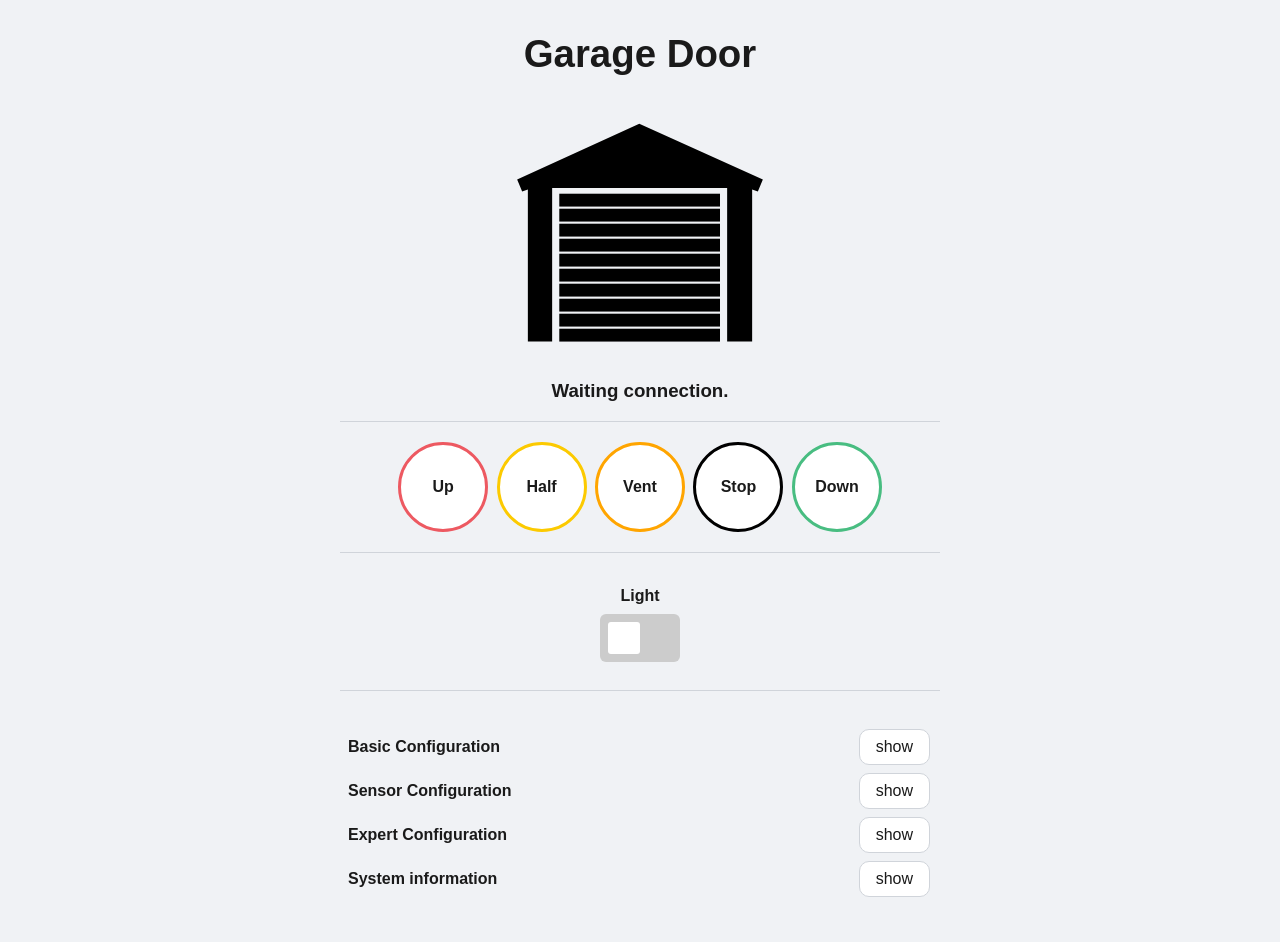
==== HCPBridgeESP32/WebUI/webpage/index.html @ 04fdbb18 "feat: manual sensor selection, MQTT discovery cleanup, debug entity improvements - Replace auto-dete" ====
<!DOCTYPE HTML><html>
<head>
  <title>Garage Door Control</title>
  <meta name="viewport" content="width=device-width, initial-scale=1">
  <meta charset="UTF-8">
  <link rel="icon" href="data:,">
  <style>
	:root {
		--bg: #f0f2f5; --card: #fff; --accent: #b30000;
		--border: #d0d4da; --text: #1a1a1a; --muted: #666;
		--shadow: 0 2px 8px rgba(0,0,0,.07); --radius: 10px;
	}
	html {font-family: -apple-system, BlinkMacSystemFont, "Segoe UI", Arial, sans-serif; display: inline-block; text-align: center; color: var(--text);}
	h2 {font-size: 2.4rem; font-weight: 700;}
	h4 {margin: 0.6rem 0;}
	h5 {color: var(--muted); font-size: 0.85rem; text-transform: uppercase; letter-spacing: 0.04em; margin: 1rem 0 0.4rem;}
	p {font-size: 1rem;}
	body {max-width: 600px; margin:0 auto; padding: 0 0.5rem 25px; background: var(--bg);}
	hr {border: none; border-top: 1px solid var(--border); margin: 1rem 0;}
	.switch {position: relative; display: inline-block; width: 80px; height: 48px}
	.switch input {display: none}
	.slider {position: absolute; top: 0; left: 0; right: 0; bottom: 0; background-color: #ccc; border-radius: 6px; transition: background-color .3s}
	.slider:before {position: absolute; content: ""; height: 32px; width: 32px; left: 8px; bottom: 8px; background-color: #fff; transition: .3s; border-radius: 3px}
	input:checked+.slider {background-color: var(--accent)}
	input:checked+.slider:before {transform: translateX(32px)}

	.btn {
		background: var(--card);
		border: 1px solid var(--border);
		color: var(--text);
		text-align: center;
		text-decoration: none;
		display: inline-block;
		font-size: 1rem;
		margin: 4px 2px;
		cursor: pointer;
		border-radius: var(--radius);
		padding: 8px 16px;
		transition: background .2s, box-shadow .2s;
		&:hover { background: #e8eaed; box-shadow: var(--shadow); }
		&:active { background: #d4d7dc; }
	}

	.btn-round {
		border-width: 3px;
		border-style: solid;
		height: 90px;
		width: 90px;
		border-radius: 50%;
		font-weight: 600;
	}

	.hbox {
		flex-wrap: wrap;
		justify-content: center;
		gap: 0.5rem;
		padding: 0.5rem 0;
	}

	.sensor-tile {
		display: flex;
		flex-direction: column;
		align-items: center;
		background: var(--card);
		border-radius: var(--radius);
		box-shadow: var(--shadow);
		padding: 0.5rem 0.8rem;
		min-width: 65px;
	}
	.sensor-val {font-size: 1.1rem; font-weight: 600;}
	.sensor-lbl {font-size: 0.7rem; color: var(--muted); text-transform: uppercase; letter-spacing: 0.03em; margin-top: 2px;}

	.btn-red {border-color: #ED5961;}
	.btn-yellow {border-color: #fcca00;}
	.btn-orange {border-color: #ffa500;}
	.btn-green {border-color: #48bd81;}
	.btn-black {border-color: #000;}

	.link-gray {
		font-size: 0.9rem;
		color: var(--muted);
		padding: 6px 12px;
		border-radius: 6px;
		text-decoration: none;
		transition: all .2s;
		&:hover { color: #fff; background: #4e5664; }
	}

	input[type=text], input[type=number] {
		width: 100%;
		padding: 8px 10px;
		margin: 6px 0;
		box-sizing: border-box;
		border: 1px solid var(--border);
		border-radius: 8px;
		font-size: 1rem;
		transition: border-color .2s;
		outline: none;
		&:focus { border-color: #4a90d9; }
	}

	.card {
		background: var(--card);
		border-radius: var(--radius);
		box-shadow: var(--shadow);
		padding: 0.5rem 0;
		margin-bottom: 0.5rem;
	}

	.flex label {min-width: 11rem; text-align: left;}
	.flex .form-label {min-width: 11rem; text-align: left;}
	.form-label small {display: block; color: var(--muted); font-size: 0.8rem;}

	.flex {
		display: flex;
		align-items: center;
		padding: 0.15rem 1rem;
	}

	.flex.justify-between {
		justify-content: space-between;
		padding: 0 0.5rem;
	}

	.subtitle {
		text-align: left;
		padding: 0 1rem;
	}

	@media (max-width: 480px) {
		h2 {font-size: 1.8rem;}
		.btn-round {height: 70px; width: 70px; font-size: 0.85rem;}
		.flex {flex-wrap: wrap;}
		.flex label, .flex .form-label {min-width: auto; width: 100%;}
		input[type=text], input[type=number] {font-size: 0.95rem;}
	}

  </style>
</head>
<body>
  <h2 id="collapse">Garage Door</h2>  
	<canvas width="250px" height="250px" id="dc"></canvas>
	<h3 id="status">Waiting connection.</h3>
	<div class="hbox" style="display: none;" id="sensors">
	</div>
	
	
	<hr/>
	<button class="btn btn-round btn-red" onclick="doCommand(1)">Up</button>
	<button class="btn btn-round btn-yellow" onclick="doCommand(4)">Half</button>
	<button class="btn btn-round btn-orange" onclick="doCommand(3)">Vent</button>
	<button class="btn btn-round btn-black" onclick="doCommand(2)">Stop</button>
	<button class="btn btn-round btn-green" onclick="doCommand(0)">Down</button>
	<hr/>
	<div class="hbox">
		<div>
			<h4>Light</h4><label class="switch"><input type="checkbox" onchange="doCommand(5)" id="light"><span class="slider"></span></label>
		</div>
	</div>
	<hr>
	<br>
	<div class="flex justify-between">
		<h4>Basic Configuration</h4>
		<button id="toggle_basic_conf" class="btn">show</button>
	</div>
	<form id="basic_conf_form" class="card" style="display: none">
		<div class="subtitle">
			<h5>Wifi</h5>
			<div class="flex">
				<label for="wifi_ap_enabled">Enable Wifi AP</label>
				<input type="checkbox" id="wifi_ap_enabled" name="wifi_ap_enabled">
			</div>
			<div class="flex">
				<label for="wifi_ssid">WIFI SSID</label>
				<input type="text" id="wifi_ssid" name="wifi_ssid">
			</div>	
			<div class="flex">
				<label for="wifi_pass">WIFI Password</label>
				<input type="text" id="wifi_pass" name="wifi_pass">
			</div>
			<div class="flex">
				<label for="wifi_ap_pass">WIFI AP Password</label>
				<input type="text" id="wifi_ap_pass" name="wifi_ap_pass">
			</div>
			<div class="flex">
				<label for="hostname">Hostname</label>
				<input type="text" id="hostname" name="hostname">
			</div>
		</div>
		<div class="subtitle">
			<h5>MQTT</h5>
			<div class="flex">
				<label for="mqtt_server">MQTT Server</label>
				<input type="text" id="mqtt_server" name="mqtt_server">
			</div>
			<div class="flex">
				<label for="mqtt_port">MQTT Port</label>
				<input type="number" id="mqtt_port" name="mqtt_port" min="1" max="65535" step="1">
			</div>
			<div class="flex">
				<label for="mqtt_user">MQTT User</label>
				<input type="text" id="mqtt_user" name="mqtt_user">
			</div>
			<div class="flex">
				<label for="mqtt_pass">MQTT Password</label>
				<input type="text" id="mqtt_pass" name="mqtt_pass">
			</div>
			<div class="flex">
				<label for="device_id">Device ID</label>
				<input type="text" id="device_id" name="device_id" maxlength="14">
			</div>
			<div class="flex">
				<label for="device_name">Device Name</label>
				<input type="text" id="device_name" name="device_name">
			</div>
		</div>
		<div class="subtitle">
			<h5>Debug</h5>
			<div class="flex">
				<label for="debug_enabled">Enable Serial Debug</label>
				<input type="checkbox" id="debug_enabled" name="debug_enabled">
			</div>
		</div>
		<div class="subtitle">
			<h5>WEB UI</h5>
			<div class="flex">
				<label for="www_pass">Web Password</label>
				<input type="text" id="www_pass" name="www_pass">
			</div>
		</div>
		<br>
		<button type="submit" class="btn">Save & Restart</button>
	</form>

	<div class="flex justify-between">
		<h4>Sensor Configuration</h4>
		<button id="toggle_sensor_conf" class="btn">show</button>
	</div>
	<form id="sensor_conf_form" class="card" style="display: none">
		<div class="subtitle">
			<h5>Sensor Selection</h5>
			<div class="flex">
				<div class="form-label">
					<label for="sen_bme_en">Temperatur / Feuchte / Druck</label>
					<small>BME280 (I2C)</small>
				</div>
				<input type="checkbox" id="sen_bme_en" name="sen_bme_en">
			</div>
			<div class="flex">
				<div class="form-label">
					<label for="sen_ds18_en">Temperatur</label>
					<small>DS18X20 (OneWire)</small>
				</div>
				<input type="checkbox" id="sen_ds18_en" name="sen_ds18_en">
			</div>
			<div class="flex">
				<div class="form-label">
					<label for="sen_dht_en">Temperatur / Feuchte</label>
					<small>DHT22</small>
				</div>
				<input type="checkbox" id="sen_dht_en" name="sen_dht_en">
			</div>
			<div class="flex">
				<div class="form-label">
					<label for="sen_sr04_en">Entfernung</label>
					<small>HC-SR04 (Ultraschall)</small>
				</div>
				<input type="checkbox" id="sen_sr04_en" name="sen_sr04_en">
			</div>
			<div class="flex">
				<div class="form-label">
					<label for="sen_sr501_en">Bewegungsmelder</label>
					<small>HC-SR501 (PIR)</small>
				</div>
				<input type="checkbox" id="sen_sr501_en" name="sen_sr501_en">
			</div>
			<div class="flex">
				<div class="form-label">
					<label for="sen_mq4_en">Gassensor</label>
					<small>MQ4 (Methan / Erdgas)</small>
				</div>
				<input type="checkbox" id="sen_mq4_en" name="sen_mq4_en">
			</div>
		</div>
		<div class="subtitle">
			<h5>Pin Definition</h5>
			<div class="flex">
				<label for="sen_i2c_sda">I2C SDA</label>
				<input type="number" id="sen_i2c_sda" name="sen_i2c_sda" min="1" max="48" step="1">
			</div>
			<div class="flex">
				<label for="sen_i2c_scl">I2C SCL</label>
				<input type="number" id="sen_i2c_scl" name="sen_i2c_scl" min="1" max="48" step="1">
			</div>
			<div class="flex">
				<label for="sen_dhtdatapin">DHT data</label>
				<input type="number" id="sen_dhtdatapin" name="sen_dhtdatapin" min="1" max="48" step="1">
			</div>
			<div class="flex">
				<label for="sen_ds18x20pin">DS18X20</label>
				<input type="number" id="sen_ds18x20pin" name="sen_ds18x20pin" min="1" max="48" step="1">
			</div>
			<div class="flex">
				<label for="sen_sr04trigpin">SR04 trigger</label>
				<input type="number" id="sen_sr04trigpin" name="sen_sr04trigpin" min="1" max="48" step="1">
			</div>
			<div class="flex">
				<label for="sen_sr04echopin">SR04 echo</label>
				<input type="number" id="sen_sr04echopin" name="sen_sr04echopin" min="1" max="48" step="1">
			</div>
			<div class="flex">
				<label for="sen_sr501pin">SR501</label>
				<input type="number" id="sen_sr501pin" name="sen_sr501pin" min="1" max="48" step="1">
			</div>
			<div class="flex">
				<label for="sen_mq4analog">MQ4 Analog</label>
				<input type="number" id="sen_mq4analog" name="sen_mq4analog" min="0" max="48" step="1">
			</div>
			<div class="flex">
				<label for="sen_mq4digital">MQ4 Digital</label>
				<input type="number" id="sen_mq4digital" name="sen_mq4digital" min="0" max="48" step="1">
			</div>
		</div>
		<div class="subtitle">
			<h5>Sensor Adjustments</h5>
			<div class="flex">
				<div class="form-label">
					<label for="sen_StInterval">Sensor Query interval</label>
					<small>Interval in seconds</small>
				</div>
				<input type="number" id="sen_StInterval" name="sen_StInterval" min="1" step="1">
			</div>
			<div class="flex">
				<div class="form-label">
					<label for="sen_temp_thresh">Temperature threshold</label>
					<small>in °C when to update mqtt</small>
				</div>
				<input type="number" step="0.1" id="sen_temp_thresh" name="sen_temp_thresh">
			</div>
			<div class="flex">
				<div class="form-label">
					<label for="sen_hum_thresh">Humidity threshold</label>
					<small>in % when to update mqtt</small>
				</div>
				<input type="number" id="sen_hum_thresh" name="sen_hum_thresh" step="1">
			</div>
			<div class="flex">
				<div class="form-label">
					<label for="sen_pres_thresh">Pressure threshold</label>
					<small>in mbar when to update mqtt</small>
				</div>
				<input type="number" id="sen_pres_thresh" name="sen_pres_thresh" step="1">
			</div>
			<div class="flex">
				<label for="sen_prox_thresh">Proximity threshold</label>
				<input type="number" id="sen_prox_thresh" name="sen_prox_thresh" min="1" step="1">
			</div>
			<div class="flex">
				<div class="form-label">
					<label for="sen_gas_thresh">Gas threshold</label>
					<small>analog delta when to update mqtt</small>
				</div>
				<input type="number" id="sen_gas_thresh" name="sen_gas_thresh" min="1" step="1">
			</div>
			<div class="flex">
				<label for="sen_sr04maxdist">SR04 Max Dist</label>
				<input type="number" id="sen_sr04maxdist" name="sen_sr04maxdist" min="1" step="1">
			</div>
		</div>
		<br>
		<button type="submit" class="btn">Save & Restart</button>
	</form>

	<div class="flex justify-between">
		<h4>Expert Configuration</h4>
		<button id="toggle_expert_conf" class="btn">show</button>
	</div>
	<form id="expert_conf_form" class="card" style="display: none">
		<div class="subtitle">
			<h5>RS485 Pins</h5>
			<div class="flex">
				<label for="rs485_txd">RS485 TXD</label>
				<input type="number" id="rs485_txd" name="rs485_txd" min="1" max="48" step="1">
			</div>
			<div class="flex">
				<label for="rs485_rxd">RS485 RXD</label>
				<input type="number" id="rs485_rxd" name="rs485_rxd" min="1" max="48" step="1">
			</div>
		</div>
		<div class="subtitle">
			<h5>Text Definition</h5>
			<div class="flex">
				<label for="gd_debug_string">Debug String</label>
				<input type="text" id="gd_debug_string" name="gd_debug_string">
			</div>
			<div class="flex">
				<label for="gd_dg_rst_reas">Restart Reason</label>
				<input type="text" id="gd_dg_rst_reas" name="gd_dg_rst_reas">
			</div>
			<div class="flex">
				<label for="sensor_temp">Temperature</label>
				<input type="text" id="sensor_temp" name="sensor_temp">
			</div>
			<div class="flex">
				<label for="sensor_humidity">Humidity</label>
				<input type="text" id="sensor_humidity" name="sensor_humidity">
			</div>
			<div class="flex">
				<label for="sensor_atmpress">Pressure</label>
				<input type="text" id="sensor_atmpress" name="sensor_atmpress">
			</div>
			<div class="flex">
				<label for="sensor_freedist">Free distance</label>
				<input type="text" id="sensor_freedist" name="sensor_freedist">
			</div>
			<div class="flex">
				<label for="sen_park_avail">Park availability</label>
				<input type="text" id="sen_park_avail" name="sen_park_avail">
			</div>
			<div class="flex">
				<label for="sen_motion">Motion</label>
				<input type="text" id="sen_motion" name="sen_motion">
			</div>
			<div class="flex">
				<label for="sensor_gas">Gas Level</label>
				<input type="text" id="sensor_gas" name="sensor_gas">
			</div>
			<div class="flex">
				<label for="sen_gas_alarm">Gas Alarm</label>
				<input type="text" id="sen_gas_alarm" name="sen_gas_alarm">
			</div>
		</div>
		<br>
		<button type="submit" class="btn">Save & Restart</button>
	</form>

	<div class="flex justify-between">
		<h4>System information</h4>
		<button id="toogle_sysinfo" class="btn">show</button>
	</div>
	<div id="sysinfo_panel" class="card" style="display: none; text-align: left; padding: 0.5rem 1rem;">
		<table id="sysinfo_table" style="width:100%; border-collapse:collapse; font-size:0.9rem;">
			<tr><td style="padding:4px 8px; color:#666;">Version</td><td id="si_version" style="padding:4px 8px;"></td></tr>
			<tr><td style="padding:4px 8px; color:#666;">Build</td><td id="si_buildenv" style="padding:4px 8px;"></td></tr>
			<tr><td style="padding:4px 8px; color:#666;">Hostname</td><td id="si_hostname" style="padding:4px 8px;"></td></tr>
			<tr><td style="padding:4px 8px; color:#666;">IP</td><td id="si_ip" style="padding:4px 8px;"></td></tr>
			<tr><td style="padding:4px 8px; color:#666;">WiFi</td><td id="si_wifi" style="padding:4px 8px;"></td></tr>
			<tr><td style="padding:4px 8px; color:#666;">MQTT</td><td id="si_mqtt" style="padding:4px 8px;"></td></tr>
			<tr><td style="padding:4px 8px; color:#666;">Free Memory</td><td id="si_mem" style="padding:4px 8px;"></td></tr>
			<tr><td style="padding:4px 8px; color:#666;">Reset Reason</td><td id="si_reset" style="padding:4px 8px;"></td></tr>
		</table>
		<h5 style="margin:12px 0 4px 0;">Sensors</h5>
		<table id="si_sensors" style="width:100%; border-collapse:collapse; font-size:0.9rem;"></table>
		<div style="margin-top:12px;">
			<a class="link-gray" href="update" target="_blank">OTA Update</a>
			<a class="link-gray" href="reset" target="_blank">Factory Reset</a>
		</div>
	</div>

	<p id="swversion"></p>
		
	<script>
	document.getElementById("toogle_sysinfo").onclick = function() {
		collapse('sysinfo_panel');
		loadSysinfo();
	};
	document.getElementById("toggle_basic_conf").onclick = function() {collapse('basic_conf_form')};
	document.getElementById("toggle_sensor_conf").onclick = function() {collapse('sensor_conf_form')};
	document.getElementById("toggle_expert_conf").onclick = function() {collapse('expert_conf_form')};

	function collapse(elementId) {
		var x = document.getElementById(elementId);
		if (x.style.display === "none") {
		x.style.display = "block";
		} else {
		x.style.display = "none";
		}
	}

	function loadSysinfo() {
		var xhr = new XMLHttpRequest();
		xhr.onreadystatechange = function() {
			if (this.readyState == 4 && this.status == 200) {
				var info = JSON.parse(this.responseText);
				document.getElementById("si_version").textContent = "v" + (info.swversion || "?");
				document.getElementById("si_buildenv").textContent = info.buildenv || "?";
				document.getElementById("si_hostname").textContent = info.hostname || "?";
				document.getElementById("si_ip").textContent = info.ip || "?";
				document.getElementById("si_wifi").textContent = info.wifistatus == 3 ? "Connected" : "Disconnected";
				document.getElementById("si_mqtt").textContent = info.mqttstatus ? "Connected" : "Disconnected";
				document.getElementById("si_mem").textContent = info.freemem ? (Math.round(info.freemem/1024) + " KB") : "?";
				document.getElementById("si_reset").textContent = info.restart_reason || "?";
				var tbl = document.getElementById("si_sensors");
				tbl.innerHTML = "";
				var hasActive = false;
				if (info.sensors) {
					for (var name in info.sensors) {
						var st = info.sensors[name];
						if (st !== "off") hasActive = true;
						var color = st === "active" ? "#48bd81" : (st === "disabled" ? "#ED5961" : "#999");
						var label = st === "active" ? "Active" : (st === "disabled" ? "Disabled" : "Off");
						tbl.innerHTML += "<tr><td style='padding:2px 8px;'>" + name + "</td><td style='padding:2px 8px;color:" + color + ";font-weight:bold;'>" + label + "</td></tr>";
					}
				}
				if (!hasActive) {
					tbl.innerHTML = "<tr><td style='padding:4px 8px;color:#999;' colspan='2'>No sensors enabled.</td></tr>";
				}
			}
		};
		xhr.open("GET", "/sysinfo", true);
		xhr.send();
	}

	doorpos = 10;
	dir = -1;
	isconnected = false;
	var animation;
	function startDoorAnimation() {
		if(!animation){
			animation = setInterval(Draw, 200);
		}
		
	}
	function stopDoorAnimation() {
		if(animation){
			clearInterval(animation);
		}
		animation = null;
	}
	
	function Draw(){		
		var dc = document.getElementById("dc");		
		var ctx = dc.getContext("2d");
		width = dc.width;
		height = dc.height;
		ctx.clearRect(0, 0, width, height);		
		xa= [18,18,10,3,174,347,340,332,332,297,297,52,52,18];
		ya= [327,114,117,100,22,100,117,114,327,327,112,112,327,327];
		
		ctx.fillStyle = "black";
		ctx.beginPath();
		for (i =0;i<xa.length;i++){			
			if(i==0){
				ctx.moveTo((xa[i]/350) * width , (ya[i]/350)*width);
			}else{
				ctx.lineTo((xa[i]/350) * width, (ya[i]/350)*width);
			}
		}
		ctx.fill();
		
		for(i=0;i<doorpos;i++){			
			ctx.fillRect((62/350) * width, ((120+21*i)/350) * width, (225/350) * width, (18/350) * width);
		}
		doorpos+=dir;	
		
		if(dir<0 && doorpos<=0){
			dir=dir*-1;			
		}
		if(dir>0 &&doorpos>=10){
			dir=dir*-1;			
		}
	}
	
	function doCommand(action, position) {
      if(!isconnected && action != 6)
	  	return;		// only early return when not connected AND action cmd !=6 (=restart ESP)
	  
	  var xhr = new XMLHttpRequest();

	  if(action == 7)
	  	xhr.open("GET", "/command?action="+action+"&position="+position, true); 	  
	  else
	  	xhr.open("GET", "/command?action="+action, true); 	  

	  xhr.send();
	}

	function getConfig() {
	  	//get current config
	  	var xmlhttp = new XMLHttpRequest();
		xmlhttp.onreadystatechange = function() {
			if (this.readyState == 4 && this.status == 200) {
			var config = JSON.parse(this.responseText);	
			console.log(config)
			// access objects by key/value pair
			for (const key in config){
				var el = document.getElementById(key);
				if(el) {		// if element exists in doc...
					if (el.type === 'checkbox') {
						el.checked = config[key] === true;
					}
					else {
						el.value = config[key]
					}
				}
				else {
					console.error('ID ' + key + ' doesnt exist!')
				}
			}
			return;
			}
		};			
		xmlhttp.open("GET", "/config", true);
		xmlhttp.send();
	}  

	function handleSubmitConf(event) {
		event.preventDefault();
		console.log('form submitted');

		if (confirm("Changing the Configuration will restart your Device! \n\nIf your Garage Motor is connected you will need to start the BusScan again to clear the resulting Error") != true) 
		{
			return;
		}

		console.log("User confirmed Saving Conf")

		const data = new FormData(event.target);
		const json = Object.fromEntries(data.entries());

		//send data over post request
		var xhr = new XMLHttpRequest();

		xhr.open('POST', '/config')
		xhr.setRequestHeader('Content-Type', 'application/json')
		xhr.send(JSON.stringify(json))
	}

	const basicConfForm = document.getElementById('basic_conf_form');
	basicConfForm.addEventListener('submit', handleSubmitConf);

	const sensorConfForm = document.getElementById('sensor_conf_form');
	sensorConfForm.addEventListener('submit', handleSubmitConf);

	const expertConfForm = document.getElementById('expert_conf_form');
	expertConfForm.addEventListener('submit', handleSubmitConf);
	
	function setDoorState(state){
		stopDoorAnimation();		
		if(state == 0) {doorpos = 10;dir = -1};
		if(state == 1) {doorpos = 0; dir = 1};		
		if(state == 2) {doorpos = 5; dir = 1};		
		Draw();		
		if(state == 3) startDoorAnimation();
	}
	
	function getStatusText(id){
		result = "Door "
		switch(id)
		{
			case "open": setDoorState(1); return result+"open";
			case "closed": setDoorState(0); return result+"closed";
			case "open h": setDoorState(2); return result+"partially open";
			case "stopped": setDoorState(2); return result+"partially open";
			case "closing": setDoorState(3); return result+"closing";
			case "opening": setDoorState(3); return result+"opening";
			case "opening h": setDoorState(3); return result+"opening";
			case "opening v": setDoorState(3); return result+"opening";
			case "venting": setDoorState(2); return result+id;
			case "NA": setDoorState(0); return "not connected";
			default: return "unknown status: " + id;
		}    
	}
	
	function updateData(){
			var xmlhttp = new XMLHttpRequest();
			xmlhttp.onreadystatechange = function() {
			  if (this.readyState == 4 && this.status == 200) {
				var status = JSON.parse(this.responseText);	
                isconnected = status.valid;
				document.getElementById("status").innerHTML = getStatusText(status.valid?status.doorstate:"NA");
				document.getElementById("light").checked = status.light && status.valid;
				document.getElementById("swversion").innerHTML = "v" + status.swversion;
				if (status.hasOwnProperty('sensors')) {
					var sdiv = document.getElementById("sensors")
					sdiv.style.display = 'flex';
					var sLabels = {temp:"Temp",hum:"Humidity",pres:"Pressure",dist:"Distance",gas:"Gas",gas_alarm:"Gas Alarm"};
					Object.keys(status.sensors).forEach(function(key){
						var div = document.getElementById(key);
						if (div === null){
							var tile = document.createElement('div');
							tile.id = key;
							tile.className = 'sensor-tile';
							var valDiv = document.createElement('div');
							valDiv.className = 'sensor-val';
							valDiv.textContent = status.sensors[key];
							var lblDiv = document.createElement('div');
							lblDiv.className = 'sensor-lbl';
							lblDiv.textContent = sLabels[key] || key;
							tile.appendChild(valDiv);
							tile.appendChild(lblDiv);
							sdiv.appendChild(tile);
						} else {
							div.children[0].textContent = status.sensors[key];
						}
					});
				}
				return;
			  }
			  isconnected= false;
			};			
			xmlhttp.open("GET", "/status", true);
			xmlhttp.send();
	}

	getConfig();	
	Draw();
	updateData();	
	setInterval(updateData, 3000);
	
	
</script>
</body>
</html>
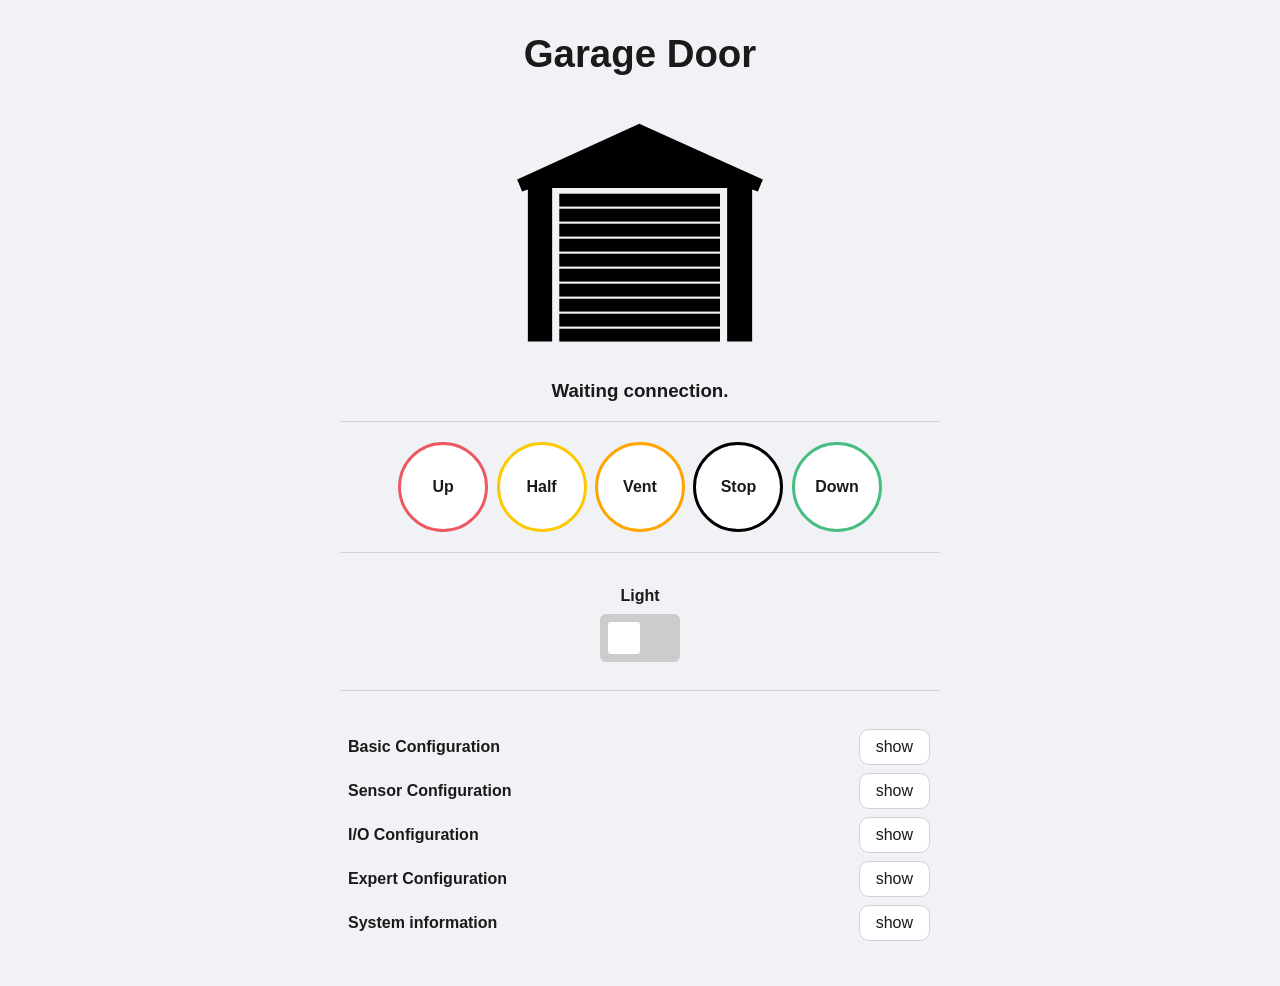
==== commit 5d564314: "feat: support the In1/In2/Out1/Out2 terminals of the prebuilt PCBs (#147) The screw terminals were w" ====
--- a/HCPBridgeESP32/WebUI/webpage/index.html
+++ b/HCPBridgeESP32/WebUI/webpage/index.html
@@ -69,6 +69,7 @@
 	}
 	.sensor-val {font-size: 1.1rem; font-weight: 600;}
 	.sensor-lbl {font-size: 0.7rem; color: var(--muted); text-transform: uppercase; letter-spacing: 0.03em; margin-top: 2px;}
+	.sensor-tile.failed .sensor-val {color: #ED5961;}
 
 	.btn-red {border-color: #ED5961;}
 	.btn-yellow {border-color: #fcca00;}
@@ -86,7 +87,7 @@
 		&:hover { color: #fff; background: #4e5664; }
 	}
 
-	input[type=text], input[type=number] {
+	input[type=text], input[type=number], select {
 		width: 100%;
 		padding: 8px 10px;
 		margin: 6px 0;
@@ -132,7 +133,7 @@
 		.btn-round {height: 70px; width: 70px; font-size: 0.85rem;}
 		.flex {flex-wrap: wrap;}
 		.flex label, .flex .form-label {min-width: auto; width: 100%;}
-		input[type=text], input[type=number] {font-size: 0.95rem;}
+		input[type=text], input[type=number], select {font-size: 0.95rem;}
 	}
 
   </style>
@@ -143,7 +144,9 @@
 	<h3 id="status">Waiting connection.</h3>
 	<div class="hbox" style="display: none;" id="sensors">
 	</div>
-	
+	<div class="hbox" style="display: none;" id="io">
+	</div>
+
 	
 	<hr/>
 	<button class="btn btn-round btn-red" onclick="doCommand(1)">Up</button>
@@ -183,6 +186,13 @@
 				<input type="text" id="wifi_ap_pass" name="wifi_ap_pass">
 			</div>
 			<div class="flex">
+				<div class="form-label">
+					<label for="wifi_best_ap">Connect to strongest AP</label>
+					<small>Scan all channels (multi-AP / mesh networks)</small>
+				</div>
+				<input type="checkbox" id="wifi_best_ap" name="wifi_best_ap">
+			</div>
+			<div class="flex">
 				<label for="hostname">Hostname</label>
 				<input type="text" id="hostname" name="hostname">
 			</div>
@@ -369,6 +379,175 @@
 		</div>
 		<br>
 		<button type="submit" class="btn">Save & Restart</button>
+	</form>
+
+	<div class="flex justify-between">
+		<h4>I/O Configuration</h4>
+		<button id="toggle_io_conf" class="btn">show</button>
+	</div>
+	<form id="io_conf_form" class="card" style="display: none">
+		<div class="subtitle">
+			<h5>Input 1</h5>
+			<div class="flex">
+				<div class="form-label">
+					<label for="io_in1_en">Enable Input 1</label>
+					<small>Screw terminal In1</small>
+				</div>
+				<input type="checkbox" id="io_in1_en" name="io_in1_en">
+			</div>
+			<div class="flex">
+				<label for="io_in1_name">Name</label>
+				<input type="text" id="io_in1_name" name="io_in1_name">
+			</div>
+			<div class="flex">
+				<label for="io_in1_pin">GPIO</label>
+				<input type="number" id="io_in1_pin" name="io_in1_pin" min="0" max="48" step="1">
+			</div>
+			<div class="flex">
+				<label for="io_in1_pull">Pull resistor</label>
+				<select id="io_in1_pull" name="io_in1_pull">
+					<option value="0">none (external) - HCP PCB</option>
+					<option value="1">internal pull-up</option>
+					<option value="2">internal pull-down</option>
+				</select>
+			</div>
+			<div class="flex">
+				<div class="form-label">
+					<label for="io_in1_inv">Active low</label>
+					<small>Only for a button to GND + pull-up</small>
+				</div>
+				<input type="checkbox" id="io_in1_inv" name="io_in1_inv">
+			</div>
+			<div class="flex">
+				<label for="io_in1_act">Local action</label>
+				<select id="io_in1_act" name="io_in1_act">
+					<option value="0">none (MQTT only)</option>
+					<option value="1">impulse / toggle door</option>
+					<option value="2">open door</option>
+					<option value="3">close door</option>
+					<option value="4">stop door</option>
+					<option value="5">toggle light</option>
+					<option value="6">vent position</option>
+					<option value="7">half position</option>
+					<option value="8">toggle Output 1</option>
+					<option value="9">toggle Output 2</option>
+				</select>
+			</div>
+		</div>
+		<div class="subtitle">
+			<h5>Input 2</h5>
+			<div class="flex">
+				<div class="form-label">
+					<label for="io_in2_en">Enable Input 2</label>
+					<small>Screw terminal In2</small>
+				</div>
+				<input type="checkbox" id="io_in2_en" name="io_in2_en">
+			</div>
+			<div class="flex">
+				<label for="io_in2_name">Name</label>
+				<input type="text" id="io_in2_name" name="io_in2_name">
+			</div>
+			<div class="flex">
+				<label for="io_in2_pin">GPIO</label>
+				<input type="number" id="io_in2_pin" name="io_in2_pin" min="0" max="48" step="1">
+			</div>
+			<div class="flex">
+				<label for="io_in2_pull">Pull resistor</label>
+				<select id="io_in2_pull" name="io_in2_pull">
+					<option value="0">none (external) - HCP PCB</option>
+					<option value="1">internal pull-up</option>
+					<option value="2">internal pull-down</option>
+				</select>
+			</div>
+			<div class="flex">
+				<div class="form-label">
+					<label for="io_in2_inv">Active low</label>
+					<small>Only for a button to GND + pull-up</small>
+				</div>
+				<input type="checkbox" id="io_in2_inv" name="io_in2_inv">
+			</div>
+			<div class="flex">
+				<label for="io_in2_act">Local action</label>
+				<select id="io_in2_act" name="io_in2_act">
+					<option value="0">none (MQTT only)</option>
+					<option value="1">impulse / toggle door</option>
+					<option value="2">open door</option>
+					<option value="3">close door</option>
+					<option value="4">stop door</option>
+					<option value="5">toggle light</option>
+					<option value="6">vent position</option>
+					<option value="7">half position</option>
+					<option value="8">toggle Output 1</option>
+					<option value="9">toggle Output 2</option>
+				</select>
+			</div>
+		</div>
+		<div class="subtitle">
+			<h5>Output 1</h5>
+			<div class="flex">
+				<div class="form-label">
+					<label for="io_out1_en">Enable Output 1</label>
+					<small>Screw terminal Out1</small>
+				</div>
+				<input type="checkbox" id="io_out1_en" name="io_out1_en">
+			</div>
+			<div class="flex">
+				<label for="io_out1_name">Name</label>
+				<input type="text" id="io_out1_name" name="io_out1_name">
+			</div>
+			<div class="flex">
+				<label for="io_out1_pin">GPIO</label>
+				<input type="number" id="io_out1_pin" name="io_out1_pin" min="0" max="48" step="1">
+			</div>
+			<div class="flex">
+				<div class="form-label">
+					<label for="io_out1_inv">Active low</label>
+					<small>Only if ON/OFF end up swapped</small>
+				</div>
+				<input type="checkbox" id="io_out1_inv" name="io_out1_inv">
+			</div>
+			<div class="flex">
+				<div class="form-label">
+					<label for="io_out1_rst">Restore after reboot</label>
+					<small>Off = always off after power loss</small>
+				</div>
+				<input type="checkbox" id="io_out1_rst" name="io_out1_rst">
+			</div>
+		</div>
+		<div class="subtitle">
+			<h5>Output 2</h5>
+			<div class="flex">
+				<div class="form-label">
+					<label for="io_out2_en">Enable Output 2</label>
+					<small>Screw terminal Out2</small>
+				</div>
+				<input type="checkbox" id="io_out2_en" name="io_out2_en">
+			</div>
+			<div class="flex">
+				<label for="io_out2_name">Name</label>
+				<input type="text" id="io_out2_name" name="io_out2_name">
+			</div>
+			<div class="flex">
+				<label for="io_out2_pin">GPIO</label>
+				<input type="number" id="io_out2_pin" name="io_out2_pin" min="0" max="48" step="1">
+			</div>
+			<div class="flex">
+				<div class="form-label">
+					<label for="io_out2_inv">Active low</label>
+					<small>Only if ON/OFF end up swapped</small>
+				</div>
+				<input type="checkbox" id="io_out2_inv" name="io_out2_inv">
+			</div>
+			<div class="flex">
+				<div class="form-label">
+					<label for="io_out2_rst">Restore after reboot</label>
+					<small>Off = always off after power loss</small>
+				</div>
+				<input type="checkbox" id="io_out2_rst" name="io_out2_rst">
+			</div>
+		</div>
+		<br>
+		<button type="submit" class="btn">Save &amp; Restart</button>
 	</form>
 
 	<div class="flex justify-between">
@@ -466,6 +645,7 @@
 	};
 	document.getElementById("toggle_basic_conf").onclick = function() {collapse('basic_conf_form')};
 	document.getElementById("toggle_sensor_conf").onclick = function() {collapse('sensor_conf_form')};
+	document.getElementById("toggle_io_conf").onclick = function() {collapse('io_conf_form')};
 	document.getElementById("toggle_expert_conf").onclick = function() {collapse('expert_conf_form')};
 
 	function collapse(elementId) {
@@ -575,6 +755,46 @@
 	  xhr.send();
 	}
 
+	var ioLabels = {in1:"In 1",in2:"In 2",out1:"Out 1",out2:"Out 2"};
+
+	function doIo(key) {
+		var xhr = new XMLHttpRequest();
+		xhr.onload = function(){ updateData(); };
+		xhr.open("GET", "/io?output=" + key.replace("out","") + "&state=toggle", true);
+		xhr.send();
+	}
+
+	function renderIo(io){
+		var idiv = document.getElementById("io");
+		idiv.style.display = 'flex';
+		Object.keys(io).forEach(function(key){
+			var isOut = key.indexOf("out") === 0;
+			var on = io[key] === true || io[key] === "true";
+			var tile = document.getElementById("io_" + key);
+			if (tile === null){
+				tile = document.createElement('div');
+				tile.id = "io_" + key;
+				tile.className = 'sensor-tile';
+				var valDiv = document.createElement(isOut ? 'button' : 'div');
+				if (isOut){
+					valDiv.type = 'button';
+					valDiv.className = 'btn';
+					valDiv.style.padding = '2px 10px';
+					valDiv.onclick = function(){ doIo(key); };
+				} else {
+					valDiv.className = 'sensor-val';
+				}
+				var lblDiv = document.createElement('div');
+				lblDiv.className = 'sensor-lbl';
+				lblDiv.textContent = ioLabels[key] || key;
+				tile.appendChild(valDiv);
+				tile.appendChild(lblDiv);
+				idiv.appendChild(tile);
+			}
+			tile.children[0].textContent = on ? "ON" : "OFF";
+		});
+	}
+
 	function getConfig() {
 	  	//get current config
 	  	var xmlhttp = new XMLHttpRequest();
@@ -632,6 +852,9 @@
 	const sensorConfForm = document.getElementById('sensor_conf_form');
 	sensorConfForm.addEventListener('submit', handleSubmitConf);
 
+	const ioConfForm = document.getElementById('io_conf_form');
+	ioConfForm.addEventListener('submit', handleSubmitConf);
+
 	const expertConfForm = document.getElementById('expert_conf_form');
 	expertConfForm.addEventListener('submit', handleSubmitConf);
 	
@@ -674,13 +897,16 @@
 				if (status.hasOwnProperty('sensors')) {
 					var sdiv = document.getElementById("sensors")
 					sdiv.style.display = 'flex';
-					var sLabels = {temp:"Temp",hum:"Humidity",pres:"Pressure",dist:"Distance",gas:"Gas",gas_alarm:"Gas Alarm"};
+					var sLabels = {temp:"Temp",hum:"Humidity",pres:"Pressure",dist:"Distance",free:"Parking",motion:"Motion",gas:"Gas",gas_alarm:"Gas Alarm"};
+					var failedKeys = status.sensors._failed || [];
 					Object.keys(status.sensors).forEach(function(key){
-						var div = document.getElementById(key);
+						if (key === '_failed') return;
+						var isFailed = failedKeys.indexOf(key) >= 0;
+						var div = document.getElementById("s_"+key);
 						if (div === null){
 							var tile = document.createElement('div');
-							tile.id = key;
-							tile.className = 'sensor-tile';
+							tile.id = "s_"+key;
+							tile.className = 'sensor-tile' + (isFailed ? ' failed' : '');
 							var valDiv = document.createElement('div');
 							valDiv.className = 'sensor-val';
 							valDiv.textContent = status.sensors[key];
@@ -692,8 +918,12 @@
 							sdiv.appendChild(tile);
 						} else {
 							div.children[0].textContent = status.sensors[key];
+							div.className = 'sensor-tile' + (isFailed ? ' failed' : '');
 						}
 					});
+				}
+				if (status.hasOwnProperty('io')) {
+					renderIo(status.io);
 				}
 				return;
 			  }
@@ -703,10 +933,23 @@
 			xmlhttp.send();
 	}
 
-	getConfig();	
+	getConfig();
 	Draw();
-	updateData();	
+	updateData();
 	setInterval(updateData, 3000);
+
+	// SSE: immediate sensor updates (only changed values)
+	var evtSource = new EventSource('/events');
+	evtSource.addEventListener('sensor', function(e) {
+		var d = JSON.parse(e.data);
+		for (var key in d) {
+			var el = document.getElementById("s_"+key);
+			if (el) el.children[0].textContent = d[key];
+		}
+	});
+	evtSource.addEventListener('io', function(e) {
+		renderIo(JSON.parse(e.data));
+	});
 	
 	
 </script>
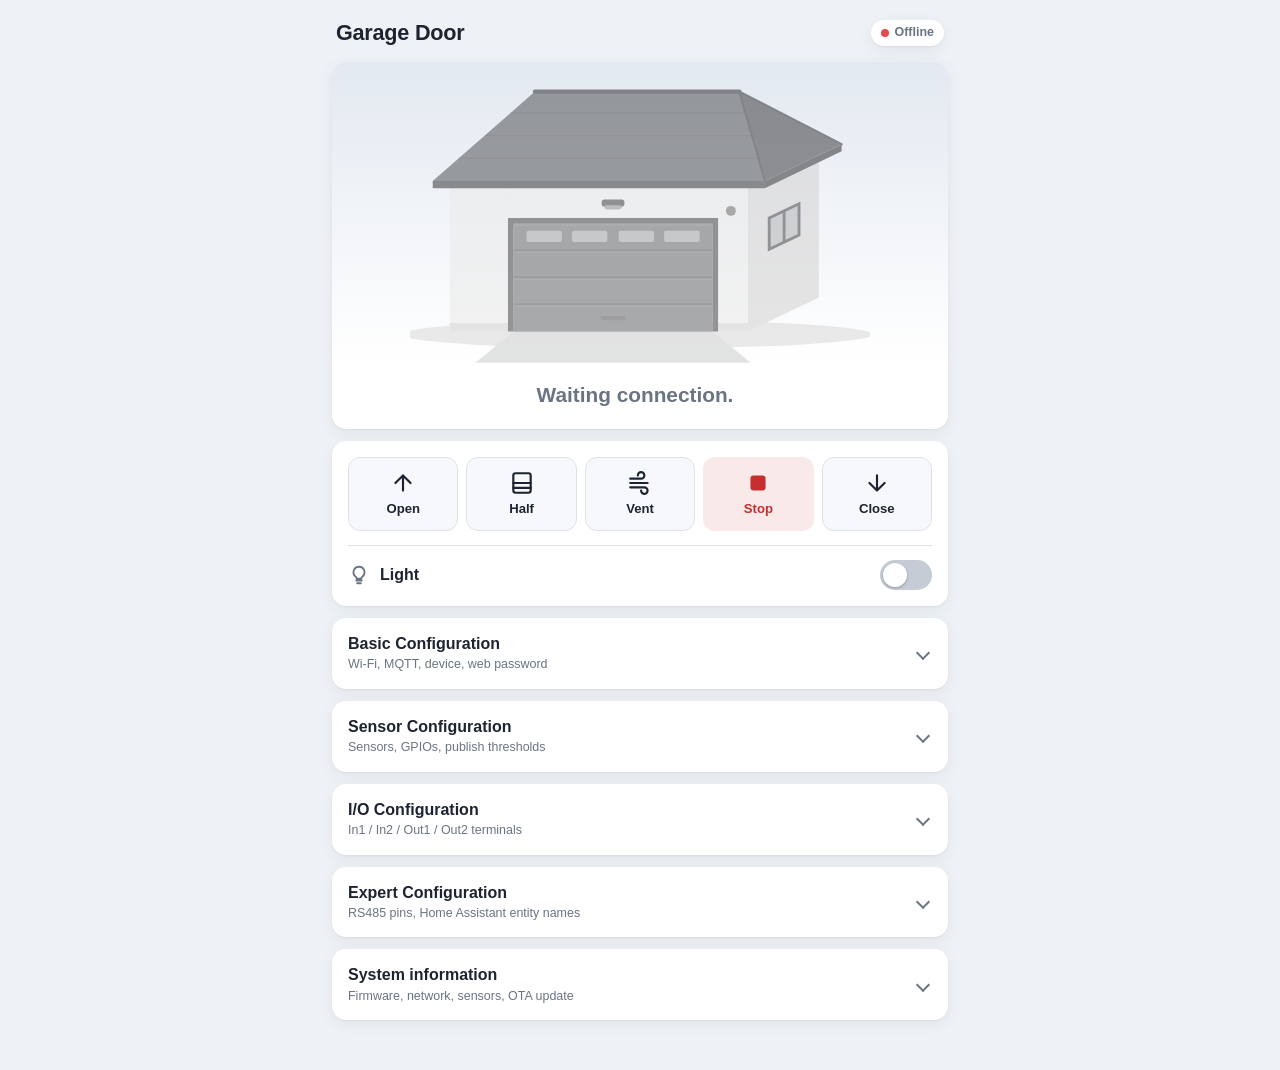
==== commit f6ad6f32: "feat: modern WebUI, documentation website and v1.1.0 WebUI - Redesigned interface: card layout, dark" ====
--- a/HCPBridgeESP32/WebUI/webpage/index.html
+++ b/HCPBridgeESP32/WebUI/webpage/index.html
@@ -1,409 +1,464 @@
-<!DOCTYPE HTML><html>
+<!DOCTYPE HTML><html lang="en">
 <head>
   <title>Garage Door Control</title>
   <meta name="viewport" content="width=device-width, initial-scale=1">
   <meta charset="UTF-8">
+  <meta name="color-scheme" content="light dark">
   <link rel="icon" href="data:,">
   <style>
 	:root {
-		--bg: #f0f2f5; --card: #fff; --accent: #b30000;
-		--border: #d0d4da; --text: #1a1a1a; --muted: #666;
-		--shadow: 0 2px 8px rgba(0,0,0,.07); --radius: 10px;
-	}
-	html {font-family: -apple-system, BlinkMacSystemFont, "Segoe UI", Arial, sans-serif; display: inline-block; text-align: center; color: var(--text);}
-	h2 {font-size: 2.4rem; font-weight: 700;}
-	h4 {margin: 0.6rem 0;}
-	h5 {color: var(--muted); font-size: 0.85rem; text-transform: uppercase; letter-spacing: 0.04em; margin: 1rem 0 0.4rem;}
-	p {font-size: 1rem;}
-	body {max-width: 600px; margin:0 auto; padding: 0 0.5rem 25px; background: var(--bg);}
-	hr {border: none; border-top: 1px solid var(--border); margin: 1rem 0;}
-	.switch {position: relative; display: inline-block; width: 80px; height: 48px}
-	.switch input {display: none}
-	.slider {position: absolute; top: 0; left: 0; right: 0; bottom: 0; background-color: #ccc; border-radius: 6px; transition: background-color .3s}
-	.slider:before {position: absolute; content: ""; height: 32px; width: 32px; left: 8px; bottom: 8px; background-color: #fff; transition: .3s; border-radius: 3px}
-	input:checked+.slider {background-color: var(--accent)}
-	input:checked+.slider:before {transform: translateX(32px)}
-
-	.btn {
-		background: var(--card);
-		border: 1px solid var(--border);
-		color: var(--text);
-		text-align: center;
-		text-decoration: none;
-		display: inline-block;
-		font-size: 1rem;
-		margin: 4px 2px;
-		cursor: pointer;
-		border-radius: var(--radius);
-		padding: 8px 16px;
-		transition: background .2s, box-shadow .2s;
-		&:hover { background: #e8eaed; box-shadow: var(--shadow); }
-		&:active { background: #d4d7dc; }
-	}
-
-	.btn-round {
-		border-width: 3px;
-		border-style: solid;
-		height: 90px;
-		width: 90px;
-		border-radius: 50%;
-		font-weight: 600;
-	}
-
-	.hbox {
-		flex-wrap: wrap;
-		justify-content: center;
-		gap: 0.5rem;
-		padding: 0.5rem 0;
-	}
-
-	.sensor-tile {
-		display: flex;
-		flex-direction: column;
-		align-items: center;
-		background: var(--card);
-		border-radius: var(--radius);
-		box-shadow: var(--shadow);
-		padding: 0.5rem 0.8rem;
-		min-width: 65px;
-	}
-	.sensor-val {font-size: 1.1rem; font-weight: 600;}
-	.sensor-lbl {font-size: 0.7rem; color: var(--muted); text-transform: uppercase; letter-spacing: 0.03em; margin-top: 2px;}
-	.sensor-tile.failed .sensor-val {color: #ED5961;}
-
-	.btn-red {border-color: #ED5961;}
-	.btn-yellow {border-color: #fcca00;}
-	.btn-orange {border-color: #ffa500;}
-	.btn-green {border-color: #48bd81;}
-	.btn-black {border-color: #000;}
-
-	.link-gray {
-		font-size: 0.9rem;
-		color: var(--muted);
-		padding: 6px 12px;
-		border-radius: 6px;
-		text-decoration: none;
-		transition: all .2s;
-		&:hover { color: #fff; background: #4e5664; }
-	}
-
-	input[type=text], input[type=number], select {
-		width: 100%;
-		padding: 8px 10px;
-		margin: 6px 0;
-		box-sizing: border-box;
-		border: 1px solid var(--border);
-		border-radius: 8px;
-		font-size: 1rem;
-		transition: border-color .2s;
-		outline: none;
-		&:focus { border-color: #4a90d9; }
-	}
-
-	.card {
-		background: var(--card);
-		border-radius: var(--radius);
-		box-shadow: var(--shadow);
-		padding: 0.5rem 0;
-		margin-bottom: 0.5rem;
-	}
-
-	.flex label {min-width: 11rem; text-align: left;}
-	.flex .form-label {min-width: 11rem; text-align: left;}
-	.form-label small {display: block; color: var(--muted); font-size: 0.8rem;}
-
-	.flex {
-		display: flex;
-		align-items: center;
-		padding: 0.15rem 1rem;
-	}
-
-	.flex.justify-between {
-		justify-content: space-between;
-		padding: 0 0.5rem;
-	}
-
-	.subtitle {
-		text-align: left;
-		padding: 0 1rem;
-	}
+		--bg: #eef1f5; --card: #fff; --card2: #f6f8fb; --text: #1d2330; --muted: #6b7483;
+		--border: #dde2ea; --accent: #c62f2f; --accent-soft: rgba(198,47,47,.1);
+		--ok: #2e9d6a; --warn: #d99a00; --err: #e5484d; --off: #c5ccd6;
+		--shadow: 0 1px 2px rgba(16,24,40,.05), 0 4px 16px rgba(16,24,40,.06);
+		--radius: 14px;
+		/* garage scene */
+		--g-sky: #e3e9f1; --g-ground: #d3dae3; --g-drive: #c6ced9;
+		--g-wall: #efe9e0; --g-wall-side: #d9d1c5; --g-roof: #4a5361; --g-roof-side: #373e4a;
+		--g-ridge: #2a3039; --g-fascia: #2f3540; --g-frame: #3a414d;
+		--g-door: #5f6878; --g-door-line: #4c5462; --g-door-hi: #6d7787; --g-glass: #9fb4c8;
+		--g-in: #2b3039; --g-in-wall: #353b46; --g-floor: #424955;
+		--g-car: #4f7cac; --g-car-d: #3c6290; --g-tyre: #1e2229;
+	}
+	@media (prefers-color-scheme: dark) {
+		:root {
+			--bg: #10141a; --card: #191f28; --card2: #1f2631; --text: #e5e8ed; --muted: #97a0ae;
+			--border: #2a313c; --accent: #e5534b; --accent-soft: rgba(229,83,75,.14); --off: #3a4350;
+			--shadow: 0 1px 2px rgba(0,0,0,.3), 0 4px 16px rgba(0,0,0,.25);
+			--g-sky: #1b222c; --g-ground: #232a34; --g-drive: #2b333e;
+			--g-wall: #a9a39a; --g-wall-side: #8c867d; --g-roof: #3a414d; --g-roof-side: #2b313b;
+			--g-ridge: #1d2129; --g-fascia: #22272f; --g-frame: #2a3039;
+			--g-door: #555e6d; --g-door-line: #444b58; --g-door-hi: #616a7a;
+			--g-in: #161a20; --g-in-wall: #1e232b; --g-floor: #2a3039;
+		}
+	}
+	* {box-sizing: border-box;}
+	html {font-family: -apple-system, BlinkMacSystemFont, "Segoe UI", Roboto, Arial, sans-serif; color: var(--text); -webkit-text-size-adjust: 100%;}
+	body {max-width: 640px; margin: 0 auto; padding: 12px 12px 32px; background: var(--bg); line-height: 1.4;}
+	h1 {font-size: 1.35rem; margin: 0; font-weight: 700; letter-spacing: -.01em;}
+	h5 {color: var(--muted); font-size: .72rem; text-transform: uppercase; letter-spacing: .08em; margin: 18px 0 6px;}
+	a {color: inherit;}
+
+	.top {display: flex; align-items: center; justify-content: space-between; gap: 12px; padding: 6px 4px 14px;}
+	.pill {display: inline-flex; align-items: center; gap: 6px; font-size: .78rem; font-weight: 600; padding: 4px 10px; border-radius: 999px; background: var(--card); box-shadow: var(--shadow); color: var(--muted); white-space: nowrap;}
+	.pill i {width: 8px; height: 8px; border-radius: 50%; background: var(--off);}
+	.pill.ok i {background: var(--ok); box-shadow: 0 0 0 3px rgba(46,157,106,.18);}
+	.pill.warn i {background: var(--warn);}
+	.pill.err i {background: var(--err);}
+
+	.card {background: var(--card); border-radius: var(--radius); box-shadow: var(--shadow); padding: 16px; margin-bottom: 12px;}
+
+	/* ---------- garage scene ---------- */
+	.hero {padding: 0 0 16px; overflow: hidden;}
+	.scene {background: linear-gradient(var(--g-sky), var(--card)); padding: 14px 10px 0;}
+	#garage {display: block; width: 100%; max-width: 460px; height: auto; margin: 0 auto; transition: filter .4s, opacity .4s;}
+	#garage .gr {fill: var(--g-ground);} #garage .dr {fill: var(--g-drive);}
+	#garage .w {fill: var(--g-wall);} #garage .ws {fill: var(--g-wall-side);}
+	#garage .r {fill: var(--g-roof);} #garage .rs {fill: var(--g-roof-side);}
+	#garage .rl {stroke: var(--g-ridge);} #garage .rd {fill: var(--g-ridge);} #garage .fa {fill: var(--g-fascia);}
+	#garage .fr {stroke: var(--g-frame);} #garage .frf {fill: var(--g-frame);}
+	#garage .in {fill: var(--g-in);} #garage .iw {fill: var(--g-in-wall);} #garage .fl {fill: var(--g-floor);}
+	#garage .dd {fill: var(--g-door);} #garage .dl {stroke: var(--g-door-line);} #garage .dlf {fill: var(--g-door-line);} #garage .dh {stroke: var(--g-door-hi);}
+	#garage .gl {fill: var(--g-glass);} #garage .c {fill: var(--g-car);} #garage .cd {fill: var(--g-car-d);} #garage .ty {fill: var(--g-tyre);}
+	#garage.off {filter: grayscale(.9); opacity: .55;}
+	#gDoor {transition: transform .9s ease-out;}
+	#gCar {opacity: 0; transform: translateY(6px); transition: opacity .7s, transform .7s;}
+	#garage.car #gCar {opacity: 1; transform: none;}
+	.glow {opacity: 0; transition: opacity .5s;}
+	#garage.lit .glow {opacity: 1;}
+	#gLampIn, #gLampOut {fill: #8a919c; transition: fill .4s;}
+	#garage.lit #gLampIn, #garage.lit #gLampOut {fill: #ffe9a8;}
+	#gWin {fill: var(--g-glass); transition: fill .5s;}
+	#garage.lit #gWin {fill: #f3d88c;}
+	#gWarn {fill: #7c6a3a;}
+	#garage.moving #gWarn {fill: #ffb21a; animation: blink 1s steps(2, start) infinite;}
+	@keyframes blink {to {visibility: hidden;}}
+
+	.state {display: flex; align-items: baseline; justify-content: center; gap: 10px; padding: 14px 16px 4px; flex-wrap: wrap;}
+	#status {font-size: 1.3rem; margin: 0; font-weight: 700;}
+	#pos {font-size: .95rem; color: var(--muted); font-weight: 600; font-variant-numeric: tabular-nums;}
+	.state.moving #status {color: var(--warn);}
+	.state.na #status {color: var(--muted);}
+
+	.hbox {display: flex; flex-wrap: wrap; justify-content: center; gap: 8px; padding: 10px 14px 0;}
+	.sensor-tile {display: flex; flex-direction: column; align-items: center; justify-content: center; background: var(--card2); border: 1px solid var(--border); border-radius: 12px; padding: 8px 12px; min-width: 76px;}
+	.sensor-val {font-size: 1.05rem; font-weight: 650; font-variant-numeric: tabular-nums; white-space: nowrap;}
+	.sensor-lbl {font-size: .66rem; color: var(--muted); text-transform: uppercase; letter-spacing: .06em; margin-top: 2px;}
+	.sensor-tile.failed .sensor-val {color: var(--err);}
+	.sensor-tile.hl {border-color: var(--warn);}
+	.sensor-tile.alarm {border-color: var(--err); background: var(--accent-soft);}
+	.sensor-tile.alarm .sensor-val {color: var(--err);}
+	.sensor-tile .btn {padding: 3px 12px; margin: 0; font-size: .85rem; font-weight: 650; min-width: 54px;}
+	.sensor-tile .btn.on {background: var(--ok); border-color: var(--ok); color: #fff;}
+	.sensor-tile.in-on .sensor-val {color: var(--ok);}
+
+	/* ---------- controls ---------- */
+	.controls {display: grid; grid-template-columns: repeat(5, 1fr); gap: 8px;}
+	.ctl {display: flex; flex-direction: column; align-items: center; justify-content: center; gap: 4px; min-height: 74px; padding: 8px 4px; border: 1px solid var(--border); border-radius: 12px; background: var(--card2); color: var(--text); font: inherit; font-size: .82rem; font-weight: 600; cursor: pointer; transition: transform .1s, background .2s, border-color .2s; -webkit-tap-highlight-color: transparent;}
+	.ctl:hover {border-color: var(--muted);}
+	.ctl:active {transform: scale(.96);}
+	.ctl svg {width: 26px; height: 26px; fill: none; stroke: currentColor; stroke-width: 2; stroke-linecap: round; stroke-linejoin: round;}
+	.ctl.stop {color: var(--accent); background: var(--accent-soft); border-color: transparent;}
+	.ctl.stop svg {fill: currentColor;}
+	.lightrow {display: flex; align-items: center; justify-content: space-between; margin-top: 14px; padding-top: 14px; border-top: 1px solid var(--border);}
+	.lightrow span {display: flex; align-items: center; gap: 10px; font-weight: 600;}
+	.lightrow svg {width: 22px; height: 22px; fill: none; stroke: currentColor; stroke-width: 2; stroke-linecap: round; stroke-linejoin: round; color: var(--muted);}
+
+	/* ---------- switches ---------- */
+	input[type=checkbox] {-webkit-appearance: none; appearance: none; position: relative; flex: none; width: 44px; height: 26px; margin: 0; border-radius: 13px; background: var(--off); cursor: pointer; transition: background .2s; outline: none;}
+	input[type=checkbox]::before {content: ""; position: absolute; top: 3px; left: 3px; width: 20px; height: 20px; border-radius: 50%; background: #fff; box-shadow: 0 1px 3px rgba(0,0,0,.25); transition: transform .2s;}
+	input[type=checkbox]:checked {background: var(--accent);}
+	input[type=checkbox]:checked::before {transform: translateX(18px);}
+	input[type=checkbox]:focus-visible {box-shadow: 0 0 0 3px var(--accent-soft);}
+	#light {width: 52px; height: 30px; border-radius: 15px;}
+	#light::before {width: 24px; height: 24px;}
+	#light:checked {background: #e8a400;}
+	#light:checked::before {transform: translateX(22px);}
+
+	/* ---------- buttons & forms ---------- */
+	.btn {background: var(--card); border: 1px solid var(--border); color: var(--text); text-align: center; text-decoration: none; display: inline-block; font: inherit; font-size: .95rem; cursor: pointer; border-radius: 10px; padding: 9px 16px; transition: background .2s, border-color .2s;}
+	.btn:hover {border-color: var(--muted);}
+	.btn-primary {display: block; width: 100%; margin-top: 18px; background: var(--accent); border-color: var(--accent); color: #fff; font-weight: 650;}
+	.btn-primary:hover {filter: brightness(1.07); border-color: var(--accent);}
+
+	.acc {padding: 0; overflow: hidden;}
+	.acc-head {display: flex; width: 100%; align-items: center; justify-content: space-between; gap: 10px; padding: 15px 16px; background: none; border: 0; color: var(--text); font: inherit; font-size: 1rem; font-weight: 650; text-align: left; cursor: pointer;}
+	.acc-head small {display: block; font-size: .78rem; font-weight: 400; color: var(--muted); margin-top: 1px;}
+	.acc-head::after {content: ""; flex: none; width: 8px; height: 8px; margin-right: 4px; border-right: 2px solid var(--muted); border-bottom: 2px solid var(--muted); transform: rotate(45deg); transition: transform .2s;}
+	.acc-head.open::after {transform: rotate(-135deg);}
+	.acc form, .acc .panel {padding: 0 16px 16px; border-top: 1px solid var(--border);}
+
+	.row {display: flex; align-items: center; justify-content: space-between; gap: 12px; padding: 7px 0;}
+	.row label {flex: 0 0 42%; font-size: .93rem;}
+	.row label small {display: block; color: var(--muted); font-size: .76rem; margin-top: 1px;}
+	.row.cb label {flex: 1;}
+	input[type=text], input[type=number], select {flex: 1; min-width: 0; width: 100%; padding: 9px 11px; border: 1px solid var(--border); border-radius: 9px; background: var(--card2); color: var(--text); font: inherit; font-size: .95rem; outline: none; transition: border-color .2s, box-shadow .2s;}
+	input[type=text]:focus, input[type=number]:focus, select:focus {border-color: var(--accent); box-shadow: 0 0 0 3px var(--accent-soft);}
+
+	.si {width: 100%; border-collapse: collapse; font-size: .9rem;}
+	.si td {padding: 6px 4px; border-bottom: 1px solid var(--border);}
+	.si tr:last-child td {border-bottom: 0;}
+	.si td:first-child {color: var(--muted); width: 42%;}
+	.si .good, .si .active {color: var(--ok); font-weight: 650;}
+	.si .fair {color: var(--warn); font-weight: 650;}
+	.si .weak, .si .disabled {color: var(--err); font-weight: 650;}
+	.si .none {color: var(--muted);}
+	.links {display: flex; flex-wrap: wrap; gap: 8px; margin-top: 14px;}
+	.links a {font-size: .88rem; padding: 7px 12px;}
+	.links a.danger {color: var(--err);}
+
+	#swversion {text-align: center; color: var(--muted); font-size: .8rem; margin: 18px 0 0;}
+	#toast {position: fixed; left: 50%; bottom: 20px; transform: translate(-50%, 40px); opacity: 0; pointer-events: none; background: var(--text); color: var(--bg); padding: 10px 16px; border-radius: 10px; font-size: .9rem; transition: opacity .3s, transform .3s; max-width: calc(100% - 32px); text-align: center;}
+	#toast.show {opacity: 1; transform: translate(-50%, 0);}
 
 	@media (max-width: 480px) {
-		h2 {font-size: 1.8rem;}
-		.btn-round {height: 70px; width: 70px; font-size: 0.85rem;}
-		.flex {flex-wrap: wrap;}
-		.flex label, .flex .form-label {min-width: auto; width: 100%;}
-		input[type=text], input[type=number], select {font-size: 0.95rem;}
-	}
-
+		body {padding: 8px 8px 24px;}
+		.card {padding: 14px 12px;}
+		.card.hero {padding: 0 0 14px;}
+		.card.acc {padding: 0;}
+		.controls {gap: 6px;}
+		.ctl {min-height: 64px; font-size: .74rem;}
+		.ctl svg {width: 22px; height: 22px;}
+		.row {flex-wrap: wrap; gap: 4px;}
+		.row label {flex: 1 0 100%;}
+		.row.cb {flex-wrap: nowrap;}
+		.row.cb label {flex: 1;}
+		.acc form, .acc .panel {padding: 0 12px 14px;}
+		.acc-head {padding: 14px 12px;}
+	}
+	@media (prefers-reduced-motion: reduce) {
+		* {transition: none !important; animation: none !important;}
+	}
   </style>
 </head>
 <body>
-  <h2 id="collapse">Garage Door</h2>  
-	<canvas width="250px" height="250px" id="dc"></canvas>
-	<h3 id="status">Waiting connection.</h3>
-	<div class="hbox" style="display: none;" id="sensors">
+	<div class="top">
+		<h1 id="collapse">Garage Door</h1>
+		<span id="conn" class="pill"><i></i><span id="conn_txt">Connecting…</span></span>
 	</div>
-	<div class="hbox" style="display: none;" id="io">
+
+	<div class="card hero">
+		<div class="scene">
+		<svg id="garage" class="off" viewBox="12 46 324 204" role="img" aria-label="Garage door">
+			<defs>
+				<clipPath id="gClip"><rect x="85" y="150" width="140" height="76"/></clipPath>
+				<radialGradient id="gGlowIn" cx="50%" cy="0%" r="95%">
+					<stop offset="0" stop-color="#ffe6a0" stop-opacity=".75"/>
+					<stop offset="1" stop-color="#ffe6a0" stop-opacity="0"/>
+				</radialGradient>
+				<radialGradient id="gGlowOut">
+					<stop offset="0" stop-color="#ffe6a0" stop-opacity=".9"/>
+					<stop offset="1" stop-color="#ffe6a0" stop-opacity="0"/>
+				</radialGradient>
+				<linearGradient id="gShade" x1="0" y1="0" x2="0" y2="1">
+					<stop offset="0" stop-color="#000" stop-opacity=".2"/>
+					<stop offset=".35" stop-color="#000" stop-opacity="0"/>
+				</linearGradient>
+			</defs>
+			<!-- ground and driveway -->
+			<ellipse class="gr" cx="172" cy="228" rx="166" ry="10"/>
+			<polygon class="dr" points="85,226 225,226 252,248 58,248"/>
+			<!-- side wall with window -->
+			<polygon class="ws" points="250,118 300,94 300,202 250,226"/>
+			<polygon id="gWin" points="265,146 286,136 286,158 265,168"/>
+			<path class="fr" d="M265 146L286 136V158L265 168ZM275.5 141V163" fill="none" stroke-width="2"/>
+			<!-- front wall with plinth -->
+			<rect class="w" x="40" y="118" width="210" height="108"/>
+			<rect class="ws" x="40" y="220" width="210" height="6"/>
+			<!-- hip roof: front slope, right hip, ridge and fascia -->
+			<polygon class="rs" points="262,120 316,94 244,57"/>
+			<polygon class="r" points="28,120 262,120 244,57 100,57"/>
+			<path class="rl" d="M46.3 104H257.4M64.6 88H252.9M82.9 72H248.3" stroke-opacity=".3"/>
+			<path class="rl" d="M244 57L262 120M244 57L316 94" stroke-width="1.5" stroke-linecap="round"/>
+			<path class="rl" d="M100 57H244" stroke-width="3" stroke-linecap="round"/>
+			<polygon class="fa" points="28,120 262,120 262,125 28,125"/>
+			<polygon class="rd" points="262,120 316,94 316,99 262,125"/>
+			<!-- interior, visible through the door opening -->
+			<g clip-path="url(#gClip)">
+				<rect class="in" x="85" y="150" width="140" height="76"/>
+				<rect class="iw" x="101" y="157" width="108" height="55"/>
+				<polygon class="fl" points="85,226 225,226 209,212 101,212"/>
+				<rect id="gLampIn" x="140" y="151" width="30" height="3" rx="1.5"/>
+				<rect class="glow" x="85" y="150" width="140" height="76" fill="url(#gGlowIn)"/>
+				<g id="gCar">
+					<ellipse cx="155" cy="224" rx="54" ry="4" fill="#000" opacity=".35"/>
+					<rect class="ty" x="109" y="210" width="16" height="14" rx="3"/>
+					<rect class="ty" x="185" y="210" width="16" height="14" rx="3"/>
+					<polygon class="cd" points="119,191 191,191 181,169 129,169"/>
+					<polygon class="gl" points="125,189 185,189 177,173 133,173"/>
+					<rect class="cd" x="98" y="182" width="9" height="6" rx="2"/>
+					<rect class="cd" x="203" y="182" width="9" height="6" rx="2"/>
+					<rect class="c" x="103" y="189" width="104" height="27" rx="9"/>
+					<rect x="110" y="197" width="18" height="7" rx="3.5" fill="#f4efcf"/>
+					<rect x="182" y="197" width="18" height="7" rx="3.5" fill="#f4efcf"/>
+					<rect class="cd" x="137" y="198" width="36" height="7" rx="2"/>
+					<rect x="144" y="208" width="22" height="5" rx="1" fill="#eef1f4"/>
+				</g>
+				<rect x="85" y="150" width="140" height="76" fill="url(#gShade)"/>
+				<!-- sectional door, slides up into the ceiling -->
+				<g id="gDoor">
+					<rect class="dd" x="85" y="150" width="140" height="76"/>
+					<path class="dl" d="M85 169H225M85 188H225M85 207H225" stroke-width="2"/>
+					<path class="dh" d="M85 151H225M85 170H225M85 189H225M85 208H225"/>
+					<rect class="gl" x="94" y="155" width="25" height="8" rx="1.5" opacity=".8"/>
+					<rect class="gl" x="126" y="155" width="25" height="8" rx="1.5" opacity=".8"/>
+					<rect class="gl" x="159" y="155" width="25" height="8" rx="1.5" opacity=".8"/>
+					<rect class="gl" x="191" y="155" width="25" height="8" rx="1.5" opacity=".8"/>
+					<rect class="dlf" x="146" y="215" width="18" height="3" rx="1.5"/>
+				</g>
+			</g>
+			<path class="fr" d="M83 226V148H227V226" fill="none" stroke-width="4"/>
+			<!-- outdoor lamp and movement warning light -->
+			<circle class="glow" cx="155" cy="138" r="22" fill="url(#gGlowOut)"/>
+			<rect class="frf" x="147" y="133" width="16" height="5" rx="2"/>
+			<rect id="gLampOut" x="149" y="137" width="12" height="3" rx="1.5"/>
+			<circle id="gWarn" cx="238" cy="141" r="3.5"/>
+		</svg>
+		</div>
+		<div id="state" class="state na">
+			<h3 id="status">Waiting connection.</h3>
+			<span id="pos"></span>
+		</div>
+		<div class="hbox" style="display: none;" id="sensors"></div>
+		<div class="hbox" style="display: none;" id="io"></div>
 	</div>
 
-	
-	<hr/>
-	<button class="btn btn-round btn-red" onclick="doCommand(1)">Up</button>
-	<button class="btn btn-round btn-yellow" onclick="doCommand(4)">Half</button>
-	<button class="btn btn-round btn-orange" onclick="doCommand(3)">Vent</button>
-	<button class="btn btn-round btn-black" onclick="doCommand(2)">Stop</button>
-	<button class="btn btn-round btn-green" onclick="doCommand(0)">Down</button>
-	<hr/>
-	<div class="hbox">
-		<div>
-			<h4>Light</h4><label class="switch"><input type="checkbox" onchange="doCommand(5)" id="light"><span class="slider"></span></label>
+	<div class="card">
+		<div class="controls">
+			<button class="ctl" onclick="doCommand(1)"><svg viewBox="0 0 24 24"><path d="M12 19V5M5 12l7-7 7 7"/></svg>Open</button>
+			<button class="ctl" onclick="doCommand(4)"><svg viewBox="0 0 24 24"><rect x="4" y="3" width="16" height="18" rx="2"/><path d="M4 12h16M4 16.5h16"/></svg>Half</button>
+			<button class="ctl" onclick="doCommand(3)"><svg viewBox="0 0 24 24"><path d="M3 8h10a3 3 0 1 0-3-3M3 16h13a3 3 0 1 1-3 3M3 12h16"/></svg>Vent</button>
+			<button class="ctl stop" onclick="doCommand(2)"><svg viewBox="0 0 24 24"><rect x="6" y="6" width="12" height="12" rx="2"/></svg>Stop</button>
+			<button class="ctl" onclick="doCommand(0)"><svg viewBox="0 0 24 24"><path d="M12 5v14M5 12l7 7 7-7"/></svg>Close</button>
+		</div>
+		<div class="lightrow">
+			<span><svg viewBox="0 0 24 24"><path d="M9 18h6M10 21h4M12 3a6 6 0 0 0-3.6 10.8c.7.6 1.1 1.3 1.1 2.2h5c0-.9.4-1.6 1.1-2.2A6 6 0 0 0 12 3z"/></svg>Light</span>
+			<input type="checkbox" onchange="doCommand(5)" id="light" aria-label="Light">
 		</div>
 	</div>
-	<hr>
-	<br>
-	<div class="flex justify-between">
-		<h4>Basic Configuration</h4>
-		<button id="toggle_basic_conf" class="btn">show</button>
-	</div>
-	<form id="basic_conf_form" class="card" style="display: none">
-		<div class="subtitle">
-			<h5>Wifi</h5>
-			<div class="flex">
-				<label for="wifi_ap_enabled">Enable Wifi AP</label>
+
+	<div class="card acc">
+		<button id="toggle_basic_conf" class="acc-head" type="button"><span>Basic Configuration<small>Wi-Fi, MQTT, device, web password</small></span></button>
+		<form id="basic_conf_form" style="display: none">
+			<h5>Wi-Fi</h5>
+			<div class="row cb">
+				<label for="wifi_ap_enabled">Enable Wi-Fi access point<small>Hotspot for setup and direct access</small></label>
 				<input type="checkbox" id="wifi_ap_enabled" name="wifi_ap_enabled">
 			</div>
-			<div class="flex">
-				<label for="wifi_ssid">WIFI SSID</label>
+			<div class="row">
+				<label for="wifi_ssid">Wi-Fi SSID</label>
 				<input type="text" id="wifi_ssid" name="wifi_ssid">
-			</div>	
-			<div class="flex">
-				<label for="wifi_pass">WIFI Password</label>
+			</div>
+			<div class="row">
+				<label for="wifi_pass">Wi-Fi password</label>
 				<input type="text" id="wifi_pass" name="wifi_pass">
 			</div>
-			<div class="flex">
-				<label for="wifi_ap_pass">WIFI AP Password</label>
+			<div class="row">
+				<label for="wifi_ap_pass">Access point password<small>min. 8 characters</small></label>
 				<input type="text" id="wifi_ap_pass" name="wifi_ap_pass">
 			</div>
-			<div class="flex">
-				<div class="form-label">
-					<label for="wifi_best_ap">Connect to strongest AP</label>
-					<small>Scan all channels (multi-AP / mesh networks)</small>
-				</div>
+			<div class="row cb">
+				<label for="wifi_best_ap">Connect to strongest AP<small>Scan all channels (multi-AP / mesh networks)</small></label>
 				<input type="checkbox" id="wifi_best_ap" name="wifi_best_ap">
 			</div>
-			<div class="flex">
+			<div class="row">
 				<label for="hostname">Hostname</label>
 				<input type="text" id="hostname" name="hostname">
 			</div>
-		</div>
-		<div class="subtitle">
 			<h5>MQTT</h5>
-			<div class="flex">
-				<label for="mqtt_server">MQTT Server</label>
+			<div class="row">
+				<label for="mqtt_server">MQTT server</label>
 				<input type="text" id="mqtt_server" name="mqtt_server">
 			</div>
-			<div class="flex">
-				<label for="mqtt_port">MQTT Port</label>
+			<div class="row">
+				<label for="mqtt_port">MQTT port</label>
 				<input type="number" id="mqtt_port" name="mqtt_port" min="1" max="65535" step="1">
 			</div>
-			<div class="flex">
-				<label for="mqtt_user">MQTT User</label>
+			<div class="row">
+				<label for="mqtt_user">MQTT user</label>
 				<input type="text" id="mqtt_user" name="mqtt_user">
 			</div>
-			<div class="flex">
-				<label for="mqtt_pass">MQTT Password</label>
+			<div class="row">
+				<label for="mqtt_pass">MQTT password</label>
 				<input type="text" id="mqtt_pass" name="mqtt_pass">
 			</div>
-			<div class="flex">
-				<label for="device_id">Device ID</label>
+			<div class="row">
+				<label for="device_id">Device ID<small>max. 14 characters - longer IDs truncate the MQTT discovery topics</small></label>
 				<input type="text" id="device_id" name="device_id" maxlength="14">
 			</div>
-			<div class="flex">
-				<label for="device_name">Device Name</label>
+			<div class="row">
+				<label for="device_name">Device name</label>
 				<input type="text" id="device_name" name="device_name">
 			</div>
-		</div>
-		<div class="subtitle">
 			<h5>Debug</h5>
-			<div class="flex">
-				<label for="debug_enabled">Enable Serial Debug</label>
+			<div class="row cb">
+				<label for="debug_enabled">Enable serial debug<small>Log output on the USB serial port (9600 baud)</small></label>
 				<input type="checkbox" id="debug_enabled" name="debug_enabled">
 			</div>
-		</div>
-		<div class="subtitle">
-			<h5>WEB UI</h5>
-			<div class="flex">
-				<label for="www_pass">Web Password</label>
+			<h5>Web UI</h5>
+			<div class="row">
+				<label for="www_pass">Web password<small>User "admin" - empty = no login</small></label>
 				<input type="text" id="www_pass" name="www_pass">
 			</div>
-		</div>
-		<br>
-		<button type="submit" class="btn">Save & Restart</button>
-	</form>
-
-	<div class="flex justify-between">
-		<h4>Sensor Configuration</h4>
-		<button id="toggle_sensor_conf" class="btn">show</button>
+			<button type="submit" class="btn btn-primary">Save &amp; Restart</button>
+		</form>
 	</div>
-	<form id="sensor_conf_form" class="card" style="display: none">
-		<div class="subtitle">
-			<h5>Sensor Selection</h5>
-			<div class="flex">
-				<div class="form-label">
-					<label for="sen_bme_en">Temperatur / Feuchte / Druck</label>
-					<small>BME280 (I2C)</small>
-				</div>
+
+	<div class="card acc">
+		<button id="toggle_sensor_conf" class="acc-head" type="button"><span>Sensor Configuration<small>Sensors, GPIOs, publish thresholds</small></span></button>
+		<form id="sensor_conf_form" style="display: none">
+			<h5>Sensor selection</h5>
+			<div class="row cb">
+				<label for="sen_bme_en">Temperature / humidity / pressure<small>BME280 (I2C)</small></label>
 				<input type="checkbox" id="sen_bme_en" name="sen_bme_en">
 			</div>
-			<div class="flex">
-				<div class="form-label">
-					<label for="sen_ds18_en">Temperatur</label>
-					<small>DS18X20 (OneWire)</small>
-				</div>
+			<div class="row cb">
+				<label for="sen_ds18_en">Temperature<small>DS18X20 (OneWire)</small></label>
 				<input type="checkbox" id="sen_ds18_en" name="sen_ds18_en">
 			</div>
-			<div class="flex">
-				<div class="form-label">
-					<label for="sen_dht_en">Temperatur / Feuchte</label>
-					<small>DHT22</small>
-				</div>
+			<div class="row cb">
+				<label for="sen_dht_en">Temperature / humidity<small>DHT22</small></label>
 				<input type="checkbox" id="sen_dht_en" name="sen_dht_en">
 			</div>
-			<div class="flex">
-				<div class="form-label">
-					<label for="sen_sr04_en">Entfernung</label>
-					<small>HC-SR04 (Ultraschall)</small>
-				</div>
+			<div class="row cb">
+				<label for="sen_sr04_en">Distance / parking space<small>HC-SR04 (ultrasonic)</small></label>
 				<input type="checkbox" id="sen_sr04_en" name="sen_sr04_en">
 			</div>
-			<div class="flex">
-				<div class="form-label">
-					<label for="sen_sr501_en">Bewegungsmelder</label>
-					<small>HC-SR501 (PIR)</small>
-				</div>
+			<div class="row cb">
+				<label for="sen_sr501_en">Motion<small>HC-SR501 (PIR)</small></label>
 				<input type="checkbox" id="sen_sr501_en" name="sen_sr501_en">
 			</div>
-			<div class="flex">
-				<div class="form-label">
-					<label for="sen_mq4_en">Gassensor</label>
-					<small>MQ4 (Methan / Erdgas)</small>
-				</div>
+			<div class="row cb">
+				<label for="sen_mq4_en">Gas<small>MQ4 (methane / natural gas)</small></label>
 				<input type="checkbox" id="sen_mq4_en" name="sen_mq4_en">
 			</div>
-		</div>
-		<div class="subtitle">
-			<h5>Pin Definition</h5>
-			<div class="flex">
+			<h5>Pin definition</h5>
+			<div class="row">
 				<label for="sen_i2c_sda">I2C SDA</label>
 				<input type="number" id="sen_i2c_sda" name="sen_i2c_sda" min="1" max="48" step="1">
 			</div>
-			<div class="flex">
+			<div class="row">
 				<label for="sen_i2c_scl">I2C SCL</label>
 				<input type="number" id="sen_i2c_scl" name="sen_i2c_scl" min="1" max="48" step="1">
 			</div>
-			<div class="flex">
+			<div class="row">
 				<label for="sen_dhtdatapin">DHT data</label>
 				<input type="number" id="sen_dhtdatapin" name="sen_dhtdatapin" min="1" max="48" step="1">
 			</div>
-			<div class="flex">
+			<div class="row">
 				<label for="sen_ds18x20pin">DS18X20</label>
 				<input type="number" id="sen_ds18x20pin" name="sen_ds18x20pin" min="1" max="48" step="1">
 			</div>
-			<div class="flex">
+			<div class="row">
 				<label for="sen_sr04trigpin">SR04 trigger</label>
 				<input type="number" id="sen_sr04trigpin" name="sen_sr04trigpin" min="1" max="48" step="1">
 			</div>
-			<div class="flex">
+			<div class="row">
 				<label for="sen_sr04echopin">SR04 echo</label>
 				<input type="number" id="sen_sr04echopin" name="sen_sr04echopin" min="1" max="48" step="1">
 			</div>
-			<div class="flex">
+			<div class="row">
 				<label for="sen_sr501pin">SR501</label>
 				<input type="number" id="sen_sr501pin" name="sen_sr501pin" min="1" max="48" step="1">
 			</div>
-			<div class="flex">
-				<label for="sen_mq4analog">MQ4 Analog</label>
+			<div class="row">
+				<label for="sen_mq4analog">MQ4 analog</label>
 				<input type="number" id="sen_mq4analog" name="sen_mq4analog" min="0" max="48" step="1">
 			</div>
-			<div class="flex">
-				<label for="sen_mq4digital">MQ4 Digital</label>
+			<div class="row">
+				<label for="sen_mq4digital">MQ4 digital<small>0 = not used</small></label>
 				<input type="number" id="sen_mq4digital" name="sen_mq4digital" min="0" max="48" step="1">
 			</div>
-		</div>
-		<div class="subtitle">
-			<h5>Sensor Adjustments</h5>
-			<div class="flex">
-				<div class="form-label">
-					<label for="sen_StInterval">Sensor Query interval</label>
-					<small>Interval in seconds</small>
-				</div>
+			<h5>Sensor adjustments</h5>
+			<div class="row">
+				<label for="sen_StInterval">Sensor query interval<small>Interval in seconds</small></label>
 				<input type="number" id="sen_StInterval" name="sen_StInterval" min="1" step="1">
 			</div>
-			<div class="flex">
-				<div class="form-label">
-					<label for="sen_temp_thresh">Temperature threshold</label>
-					<small>in °C when to update mqtt</small>
-				</div>
+			<div class="row">
+				<label for="sen_temp_thresh">Temperature threshold<small>in °C when to update MQTT</small></label>
 				<input type="number" step="0.1" id="sen_temp_thresh" name="sen_temp_thresh">
 			</div>
-			<div class="flex">
-				<div class="form-label">
-					<label for="sen_hum_thresh">Humidity threshold</label>
-					<small>in % when to update mqtt</small>
-				</div>
+			<div class="row">
+				<label for="sen_hum_thresh">Humidity threshold<small>in % when to update MQTT</small></label>
 				<input type="number" id="sen_hum_thresh" name="sen_hum_thresh" step="1">
 			</div>
-			<div class="flex">
-				<div class="form-label">
-					<label for="sen_pres_thresh">Pressure threshold</label>
-					<small>in mbar when to update mqtt</small>
-				</div>
+			<div class="row">
+				<label for="sen_pres_thresh">Pressure threshold<small>in mbar when to update MQTT</small></label>
 				<input type="number" id="sen_pres_thresh" name="sen_pres_thresh" step="1">
 			</div>
-			<div class="flex">
-				<label for="sen_prox_thresh">Proximity threshold</label>
+			<div class="row">
+				<label for="sen_prox_thresh">Proximity threshold<small>in cm - also the parking detection margin</small></label>
 				<input type="number" id="sen_prox_thresh" name="sen_prox_thresh" min="1" step="1">
 			</div>
-			<div class="flex">
-				<div class="form-label">
-					<label for="sen_gas_thresh">Gas threshold</label>
-					<small>analog delta when to update mqtt</small>
-				</div>
+			<div class="row">
+				<label for="sen_gas_thresh">Gas threshold<small>analog delta when to update MQTT</small></label>
 				<input type="number" id="sen_gas_thresh" name="sen_gas_thresh" min="1" step="1">
 			</div>
-			<div class="flex">
-				<label for="sen_sr04maxdist">SR04 Max Dist</label>
+			<div class="row">
+				<label for="sen_sr04maxdist">SR04 max. distance<small>in cm</small></label>
 				<input type="number" id="sen_sr04maxdist" name="sen_sr04maxdist" min="1" step="1">
 			</div>
-		</div>
-		<br>
-		<button type="submit" class="btn">Save & Restart</button>
-	</form>
-
-	<div class="flex justify-between">
-		<h4>I/O Configuration</h4>
-		<button id="toggle_io_conf" class="btn">show</button>
+			<button type="submit" class="btn btn-primary">Save &amp; Restart</button>
+		</form>
 	</div>
-	<form id="io_conf_form" class="card" style="display: none">
-		<div class="subtitle">
+
+	<div class="card acc">
+		<button id="toggle_io_conf" class="acc-head" type="button"><span>I/O Configuration<small>In1 / In2 / Out1 / Out2 terminals</small></span></button>
+		<form id="io_conf_form" style="display: none">
 			<h5>Input 1</h5>
-			<div class="flex">
-				<div class="form-label">
-					<label for="io_in1_en">Enable Input 1</label>
-					<small>Screw terminal In1</small>
-				</div>
+			<div class="row cb">
+				<label for="io_in1_en">Enable Input 1<small>Screw terminal In1</small></label>
 				<input type="checkbox" id="io_in1_en" name="io_in1_en">
 			</div>
-			<div class="flex">
+			<div class="row">
 				<label for="io_in1_name">Name</label>
 				<input type="text" id="io_in1_name" name="io_in1_name">
 			</div>
-			<div class="flex">
+			<div class="row">
 				<label for="io_in1_pin">GPIO</label>
 				<input type="number" id="io_in1_pin" name="io_in1_pin" min="0" max="48" step="1">
 			</div>
-			<div class="flex">
+			<div class="row">
 				<label for="io_in1_pull">Pull resistor</label>
 				<select id="io_in1_pull" name="io_in1_pull">
 					<option value="0">none (external) - HCP PCB</option>
@@ -411,14 +466,11 @@
 					<option value="2">internal pull-down</option>
 				</select>
 			</div>
-			<div class="flex">
-				<div class="form-label">
-					<label for="io_in1_inv">Active low</label>
-					<small>Only for a button to GND + pull-up</small>
-				</div>
+			<div class="row cb">
+				<label for="io_in1_inv">Active low<small>Only for a button to GND + pull-up</small></label>
 				<input type="checkbox" id="io_in1_inv" name="io_in1_inv">
 			</div>
-			<div class="flex">
+			<div class="row">
 				<label for="io_in1_act">Local action</label>
 				<select id="io_in1_act" name="io_in1_act">
 					<option value="0">none (MQTT only)</option>
@@ -433,25 +485,20 @@
 					<option value="9">toggle Output 2</option>
 				</select>
 			</div>
-		</div>
-		<div class="subtitle">
 			<h5>Input 2</h5>
-			<div class="flex">
-				<div class="form-label">
-					<label for="io_in2_en">Enable Input 2</label>
-					<small>Screw terminal In2</small>
-				</div>
+			<div class="row cb">
+				<label for="io_in2_en">Enable Input 2<small>Screw terminal In2</small></label>
 				<input type="checkbox" id="io_in2_en" name="io_in2_en">
 			</div>
-			<div class="flex">
+			<div class="row">
 				<label for="io_in2_name">Name</label>
 				<input type="text" id="io_in2_name" name="io_in2_name">
 			</div>
-			<div class="flex">
+			<div class="row">
 				<label for="io_in2_pin">GPIO</label>
 				<input type="number" id="io_in2_pin" name="io_in2_pin" min="0" max="48" step="1">
 			</div>
-			<div class="flex">
+			<div class="row">
 				<label for="io_in2_pull">Pull resistor</label>
 				<select id="io_in2_pull" name="io_in2_pull">
 					<option value="0">none (external) - HCP PCB</option>
@@ -459,14 +506,11 @@
 					<option value="2">internal pull-down</option>
 				</select>
 			</div>
-			<div class="flex">
-				<div class="form-label">
-					<label for="io_in2_inv">Active low</label>
-					<small>Only for a button to GND + pull-up</small>
-				</div>
+			<div class="row cb">
+				<label for="io_in2_inv">Active low<small>Only for a button to GND + pull-up</small></label>
 				<input type="checkbox" id="io_in2_inv" name="io_in2_inv">
 			</div>
-			<div class="flex">
+			<div class="row">
 				<label for="io_in2_act">Local action</label>
 				<select id="io_in2_act" name="io_in2_act">
 					<option value="0">none (MQTT only)</option>
@@ -481,180 +525,190 @@
 					<option value="9">toggle Output 2</option>
 				</select>
 			</div>
-		</div>
-		<div class="subtitle">
 			<h5>Output 1</h5>
-			<div class="flex">
-				<div class="form-label">
-					<label for="io_out1_en">Enable Output 1</label>
-					<small>Screw terminal Out1</small>
-				</div>
+			<div class="row cb">
+				<label for="io_out1_en">Enable Output 1<small>Screw terminal Out1</small></label>
 				<input type="checkbox" id="io_out1_en" name="io_out1_en">
 			</div>
-			<div class="flex">
+			<div class="row">
 				<label for="io_out1_name">Name</label>
 				<input type="text" id="io_out1_name" name="io_out1_name">
 			</div>
-			<div class="flex">
+			<div class="row">
 				<label for="io_out1_pin">GPIO</label>
 				<input type="number" id="io_out1_pin" name="io_out1_pin" min="0" max="48" step="1">
 			</div>
-			<div class="flex">
-				<div class="form-label">
-					<label for="io_out1_inv">Active low</label>
-					<small>Only if ON/OFF end up swapped</small>
-				</div>
+			<div class="row cb">
+				<label for="io_out1_inv">Active low<small>Only if ON/OFF end up swapped</small></label>
 				<input type="checkbox" id="io_out1_inv" name="io_out1_inv">
 			</div>
-			<div class="flex">
-				<div class="form-label">
-					<label for="io_out1_rst">Restore after reboot</label>
-					<small>Off = always off after power loss</small>
-				</div>
+			<div class="row cb">
+				<label for="io_out1_rst">Restore after reboot<small>Off = always off after power loss</small></label>
 				<input type="checkbox" id="io_out1_rst" name="io_out1_rst">
 			</div>
-		</div>
-		<div class="subtitle">
 			<h5>Output 2</h5>
-			<div class="flex">
-				<div class="form-label">
-					<label for="io_out2_en">Enable Output 2</label>
-					<small>Screw terminal Out2</small>
-				</div>
+			<div class="row cb">
+				<label for="io_out2_en">Enable Output 2<small>Screw terminal Out2</small></label>
 				<input type="checkbox" id="io_out2_en" name="io_out2_en">
 			</div>
-			<div class="flex">
+			<div class="row">
 				<label for="io_out2_name">Name</label>
 				<input type="text" id="io_out2_name" name="io_out2_name">
 			</div>
-			<div class="flex">
+			<div class="row">
 				<label for="io_out2_pin">GPIO</label>
 				<input type="number" id="io_out2_pin" name="io_out2_pin" min="0" max="48" step="1">
 			</div>
-			<div class="flex">
-				<div class="form-label">
-					<label for="io_out2_inv">Active low</label>
-					<small>Only if ON/OFF end up swapped</small>
-				</div>
+			<div class="row cb">
+				<label for="io_out2_inv">Active low<small>Only if ON/OFF end up swapped</small></label>
 				<input type="checkbox" id="io_out2_inv" name="io_out2_inv">
 			</div>
-			<div class="flex">
-				<div class="form-label">
-					<label for="io_out2_rst">Restore after reboot</label>
-					<small>Off = always off after power loss</small>
-				</div>
+			<div class="row cb">
+				<label for="io_out2_rst">Restore after reboot<small>Off = always off after power loss</small></label>
 				<input type="checkbox" id="io_out2_rst" name="io_out2_rst">
 			</div>
-		</div>
-		<br>
-		<button type="submit" class="btn">Save &amp; Restart</button>
-	</form>
-
-	<div class="flex justify-between">
-		<h4>Expert Configuration</h4>
-		<button id="toggle_expert_conf" class="btn">show</button>
+			<button type="submit" class="btn btn-primary">Save &amp; Restart</button>
+		</form>
 	</div>
-	<form id="expert_conf_form" class="card" style="display: none">
-		<div class="subtitle">
-			<h5>RS485 Pins</h5>
-			<div class="flex">
+
+	<div class="card acc">
+		<button id="toggle_expert_conf" class="acc-head" type="button"><span>Expert Configuration<small>RS485 pins, Home Assistant entity names</small></span></button>
+		<form id="expert_conf_form" style="display: none">
+			<h5>RS485 pins</h5>
+			<div class="row">
 				<label for="rs485_txd">RS485 TXD</label>
 				<input type="number" id="rs485_txd" name="rs485_txd" min="1" max="48" step="1">
 			</div>
-			<div class="flex">
+			<div class="row">
 				<label for="rs485_rxd">RS485 RXD</label>
 				<input type="number" id="rs485_rxd" name="rs485_rxd" min="1" max="48" step="1">
 			</div>
-		</div>
-		<div class="subtitle">
-			<h5>Text Definition</h5>
-			<div class="flex">
-				<label for="gd_debug_string">Debug String</label>
+			<h5>Entity names</h5>
+			<div class="row">
+				<label for="gd_debug_string">Debug string</label>
 				<input type="text" id="gd_debug_string" name="gd_debug_string">
 			</div>
-			<div class="flex">
-				<label for="gd_dg_rst_reas">Restart Reason</label>
+			<div class="row">
+				<label for="gd_dg_rst_reas">Restart reason</label>
 				<input type="text" id="gd_dg_rst_reas" name="gd_dg_rst_reas">
 			</div>
-			<div class="flex">
+			<div class="row">
 				<label for="sensor_temp">Temperature</label>
 				<input type="text" id="sensor_temp" name="sensor_temp">
 			</div>
-			<div class="flex">
+			<div class="row">
 				<label for="sensor_humidity">Humidity</label>
 				<input type="text" id="sensor_humidity" name="sensor_humidity">
 			</div>
-			<div class="flex">
+			<div class="row">
 				<label for="sensor_atmpress">Pressure</label>
 				<input type="text" id="sensor_atmpress" name="sensor_atmpress">
 			</div>
-			<div class="flex">
+			<div class="row">
 				<label for="sensor_freedist">Free distance</label>
 				<input type="text" id="sensor_freedist" name="sensor_freedist">
 			</div>
-			<div class="flex">
+			<div class="row">
 				<label for="sen_park_avail">Park availability</label>
 				<input type="text" id="sen_park_avail" name="sen_park_avail">
 			</div>
-			<div class="flex">
+			<div class="row">
 				<label for="sen_motion">Motion</label>
 				<input type="text" id="sen_motion" name="sen_motion">
 			</div>
-			<div class="flex">
-				<label for="sensor_gas">Gas Level</label>
+			<div class="row">
+				<label for="sensor_gas">Gas level</label>
 				<input type="text" id="sensor_gas" name="sensor_gas">
 			</div>
-			<div class="flex">
-				<label for="sen_gas_alarm">Gas Alarm</label>
+			<div class="row">
+				<label for="sen_gas_alarm">Gas alarm</label>
 				<input type="text" id="sen_gas_alarm" name="sen_gas_alarm">
 			</div>
-		</div>
-		<br>
-		<button type="submit" class="btn">Save & Restart</button>
-	</form>
-
-	<div class="flex justify-between">
-		<h4>System information</h4>
-		<button id="toogle_sysinfo" class="btn">show</button>
+			<button type="submit" class="btn btn-primary">Save &amp; Restart</button>
+		</form>
 	</div>
-	<div id="sysinfo_panel" class="card" style="display: none; text-align: left; padding: 0.5rem 1rem;">
-		<table id="sysinfo_table" style="width:100%; border-collapse:collapse; font-size:0.9rem;">
-			<tr><td style="padding:4px 8px; color:#666;">Version</td><td id="si_version" style="padding:4px 8px;"></td></tr>
-			<tr><td style="padding:4px 8px; color:#666;">Build</td><td id="si_buildenv" style="padding:4px 8px;"></td></tr>
-			<tr><td style="padding:4px 8px; color:#666;">Hostname</td><td id="si_hostname" style="padding:4px 8px;"></td></tr>
-			<tr><td style="padding:4px 8px; color:#666;">IP</td><td id="si_ip" style="padding:4px 8px;"></td></tr>
-			<tr><td style="padding:4px 8px; color:#666;">WiFi</td><td id="si_wifi" style="padding:4px 8px;"></td></tr>
-			<tr><td style="padding:4px 8px; color:#666;">MQTT</td><td id="si_mqtt" style="padding:4px 8px;"></td></tr>
-			<tr><td style="padding:4px 8px; color:#666;">Free Memory</td><td id="si_mem" style="padding:4px 8px;"></td></tr>
-			<tr><td style="padding:4px 8px; color:#666;">Reset Reason</td><td id="si_reset" style="padding:4px 8px;"></td></tr>
-		</table>
-		<h5 style="margin:12px 0 4px 0;">Sensors</h5>
-		<table id="si_sensors" style="width:100%; border-collapse:collapse; font-size:0.9rem;"></table>
-		<div style="margin-top:12px;">
-			<a class="link-gray" href="update" target="_blank">OTA Update</a>
-			<a class="link-gray" href="reset" target="_blank">Factory Reset</a>
+
+	<div class="card acc">
+		<button id="toogle_sysinfo" class="acc-head" type="button"><span>System information<small>Firmware, network, sensors, OTA update</small></span></button>
+		<div id="sysinfo_panel" class="panel" style="display: none;">
+			<table id="sysinfo_table" class="si">
+				<tr><td>Version</td><td id="si_version"></td></tr>
+				<tr><td>Build</td><td id="si_buildenv"></td></tr>
+				<tr><td>Hostname</td><td id="si_hostname"></td></tr>
+				<tr><td>IP</td><td id="si_ip"></td></tr>
+				<tr><td>Wi-Fi</td><td id="si_wifi"></td></tr>
+				<tr><td>Signal</td><td id="si_rssi"></td></tr>
+				<tr><td>MQTT</td><td id="si_mqtt"></td></tr>
+				<tr><td>Free memory</td><td id="si_mem"></td></tr>
+				<tr><td>Reset reason</td><td id="si_reset"></td></tr>
+			</table>
+			<h5>Sensors</h5>
+			<table id="si_sensors" class="si"></table>
+			<h5>Digital I/O</h5>
+			<table id="si_io" class="si"></table>
+			<div class="links">
+				<a class="btn" href="update" target="_blank">OTA Update</a>
+				<a class="btn danger" href="reset" target="_blank" onclick="return confirm('Reset all settings to factory defaults?')">Factory Reset</a>
+			</div>
 		</div>
 	</div>
 
 	<p id="swversion"></p>
-		
+	<div id="toast"></div>
+
 	<script>
-	document.getElementById("toogle_sysinfo").onclick = function() {
-		collapse('sysinfo_panel');
+	function $(id) { return document.getElementById(id); }
+
+	$("toogle_sysinfo").onclick = function() {
+		collapse('sysinfo_panel', this);
 		loadSysinfo();
 	};
-	document.getElementById("toggle_basic_conf").onclick = function() {collapse('basic_conf_form')};
-	document.getElementById("toggle_sensor_conf").onclick = function() {collapse('sensor_conf_form')};
-	document.getElementById("toggle_io_conf").onclick = function() {collapse('io_conf_form')};
-	document.getElementById("toggle_expert_conf").onclick = function() {collapse('expert_conf_form')};
-
-	function collapse(elementId) {
-		var x = document.getElementById(elementId);
-		if (x.style.display === "none") {
-		x.style.display = "block";
-		} else {
-		x.style.display = "none";
+	$("toggle_basic_conf").onclick = function() {collapse('basic_conf_form', this)};
+	$("toggle_sensor_conf").onclick = function() {collapse('sensor_conf_form', this)};
+	$("toggle_io_conf").onclick = function() {collapse('io_conf_form', this)};
+	$("toggle_expert_conf").onclick = function() {collapse('expert_conf_form', this)};
+
+	function collapse(elementId, btn) {
+		var x = $(elementId);
+		var show = x.style.display === "none";
+		x.style.display = show ? "block" : "none";
+		if (btn) btn.classList.toggle("open", show);
+	}
+
+	var toastTimer;
+	function toast(msg) {
+		var t = $("toast");
+		t.textContent = msg;
+		t.classList.add("show");
+		clearTimeout(toastTimer);
+		toastTimer = setTimeout(function(){ t.classList.remove("show"); }, 4000);
+	}
+
+	// esp_reset_reason_t names (ESP-IDF)
+	var resetReasons = ["unknown","power-on","external pin","software","exception / panic","interrupt watchdog","task watchdog","other watchdog","deep sleep","brownout","SDIO"];
+
+	function statusRow(tbl, name, st) {
+		var tr = document.createElement("tr");
+		var a = document.createElement("td");
+		var b = document.createElement("td");
+		a.textContent = name;
+		b.className = st === "active" ? "active" : (st === "disabled" ? "disabled" : "none");
+		b.textContent = st === "active" ? "Active" : (st === "disabled" ? "Disabled" : "Off");
+		tr.appendChild(a);
+		tr.appendChild(b);
+		tbl.appendChild(tr);
+		return st !== "off";
+	}
+
+	function fillStatusTable(tbl, list, labels, emptyText) {
+		tbl.innerHTML = "";
+		var hasActive = false;
+		if (list) {
+			for (var name in list) {
+				if (statusRow(tbl, labels[name] || name, list[name])) hasActive = true;
+			}
 		}
+		if (!hasActive) tbl.innerHTML = "<tr><td class='none' colspan='2'>" + emptyText + "</td></tr>";
 	}
 
 	function loadSysinfo() {
@@ -662,99 +716,73 @@
 		xhr.onreadystatechange = function() {
 			if (this.readyState == 4 && this.status == 200) {
 				var info = JSON.parse(this.responseText);
-				document.getElementById("si_version").textContent = "v" + (info.swversion || "?");
-				document.getElementById("si_buildenv").textContent = info.buildenv || "?";
-				document.getElementById("si_hostname").textContent = info.hostname || "?";
-				document.getElementById("si_ip").textContent = info.ip || "?";
-				document.getElementById("si_wifi").textContent = info.wifistatus == 3 ? "Connected" : "Disconnected";
-				document.getElementById("si_mqtt").textContent = info.mqttstatus ? "Connected" : "Disconnected";
-				document.getElementById("si_mem").textContent = info.freemem ? (Math.round(info.freemem/1024) + " KB") : "?";
-				document.getElementById("si_reset").textContent = info.restart_reason || "?";
-				var tbl = document.getElementById("si_sensors");
-				tbl.innerHTML = "";
-				var hasActive = false;
-				if (info.sensors) {
-					for (var name in info.sensors) {
-						var st = info.sensors[name];
-						if (st !== "off") hasActive = true;
-						var color = st === "active" ? "#48bd81" : (st === "disabled" ? "#ED5961" : "#999");
-						var label = st === "active" ? "Active" : (st === "disabled" ? "Disabled" : "Off");
-						tbl.innerHTML += "<tr><td style='padding:2px 8px;'>" + name + "</td><td style='padding:2px 8px;color:" + color + ";font-weight:bold;'>" + label + "</td></tr>";
-					}
+				$("si_version").textContent = "v" + (info.swversion || "?");
+				$("si_buildenv").textContent = info.buildenv || "?";
+				$("si_hostname").textContent = info.hostname || "?";
+				$("si_ip").textContent = info.ip || "?";
+				$("si_wifi").textContent = info.wifistatus == 3 ? "Connected" : "Disconnected";
+				var rssiEl = $("si_rssi");
+				if (info.wifistatus == 3 && info.rssi < 0) {
+					// -67 dBm and better is comfortable, below -80 dBm gets unreliable
+					var good = info.rssi >= -67, fair = info.rssi >= -80;
+					rssiEl.textContent = info.rssi + " dBm (" + (good ? "good" : fair ? "fair" : "weak") + ")";
+					rssiEl.className = good ? "good" : fair ? "fair" : "weak";
+				} else {
+					rssiEl.textContent = "-";
+					rssiEl.className = "none";
 				}
-				if (!hasActive) {
-					tbl.innerHTML = "<tr><td style='padding:4px 8px;color:#999;' colspan='2'>No sensors enabled.</td></tr>";
-				}
+				$("si_mqtt").textContent = info.mqttstatus ? "Connected" : "Disconnected";
+				$("si_mqtt").className = info.mqttstatus ? "good" : "weak";
+				$("si_mem").textContent = info.freemem ? (Math.round(info.freemem/1024) + " KB") : "?";
+				var rr = info.restart_reason;
+				$("si_reset").textContent = (rr === undefined) ? "?" : (rr + (resetReasons[rr] ? " (" + resetReasons[rr] + ")" : ""));
+				fillStatusTable($("si_sensors"), info.sensors, {}, "No sensors enabled.");
+				fillStatusTable($("si_io"), info.io, ioLabels, "No I/O channel enabled.");
 			}
 		};
 		xhr.open("GET", "/sysinfo", true);
 		xhr.send();
 	}
 
-	doorpos = 10;
-	dir = -1;
-	isconnected = false;
-	var animation;
-	function startDoorAnimation() {
-		if(!animation){
-			animation = setInterval(Draw, 200);
-		}
-		
-	}
-	function stopDoorAnimation() {
-		if(animation){
-			clearInterval(animation);
-		}
-		animation = null;
-	}
-	
-	function Draw(){		
-		var dc = document.getElementById("dc");		
-		var ctx = dc.getContext("2d");
-		width = dc.width;
-		height = dc.height;
-		ctx.clearRect(0, 0, width, height);		
-		xa= [18,18,10,3,174,347,340,332,332,297,297,52,52,18];
-		ya= [327,114,117,100,22,100,117,114,327,327,112,112,327,327];
-		
-		ctx.fillStyle = "black";
-		ctx.beginPath();
-		for (i =0;i<xa.length;i++){			
-			if(i==0){
-				ctx.moveTo((xa[i]/350) * width , (ya[i]/350)*width);
-			}else{
-				ctx.lineTo((xa[i]/350) * width, (ya[i]/350)*width);
-			}
-		}
-		ctx.fill();
-		
-		for(i=0;i<doorpos;i++){			
-			ctx.fillRect((62/350) * width, ((120+21*i)/350) * width, (225/350) * width, (18/350) * width);
-		}
-		doorpos+=dir;	
-		
-		if(dir<0 && doorpos<=0){
-			dir=dir*-1;			
-		}
-		if(dir>0 &&doorpos>=10){
-			dir=dir*-1;			
-		}
-	}
-	
+	// ---------------------------------------------------------------- garage scene
+	var DOOR_H = 76;          // door height in SVG units
+	var firstPaint = true;
+	var isconnected = false;
+	var parkFree = null, parkFailed = false;
+
+	// position: 0 (closed) .. 100 (open), mode: "moving" | "rest"
+	function drawGarage(position, mode, light, valid) {
+		var g = $("garage"), d = $("gDoor");
+		var p = Math.max(0, Math.min(100, position || 0));
+		// While moving, glide linearly between the 3 s status polls
+		d.style.transition = firstPaint ? "none" : (mode === "moving" ? "transform 3s linear" : "transform .9s ease-out");
+		d.style.transform = "translateY(" + (-p / 100 * DOOR_H) + "px)";
+		firstPaint = false;
+		g.classList.toggle("moving", mode === "moving");
+		g.classList.toggle("lit", !!light);
+		g.classList.toggle("off", !valid);
+	}
+
+	// HC-SR04 "free": "true" = parking space available, "false" = occupied -> car is shown
+	function updateCar() {
+		$("garage").classList.toggle("car", parkFree === "false" && !parkFailed);
+	}
+
 	function doCommand(action, position) {
-      if(!isconnected && action != 6)
-	  	return;		// only early return when not connected AND action cmd !=6 (=restart ESP)
-	  
-	  var xhr = new XMLHttpRequest();
-
-	  if(action == 7)
-	  	xhr.open("GET", "/command?action="+action+"&position="+position, true); 	  
-	  else
-	  	xhr.open("GET", "/command?action="+action, true); 	  
-
-	  xhr.send();
-	}
-
+		if(!isconnected && action != 6)
+			return;		// only early return when not connected AND action cmd !=6 (=restart ESP)
+
+		var xhr = new XMLHttpRequest();
+
+		if(action == 7)
+			xhr.open("GET", "/command?action="+action+"&position="+position, true);
+		else
+			xhr.open("GET", "/command?action="+action, true);
+
+		xhr.send();
+	}
+
+	// ---------------------------------------------------------------- digital I/O
 	var ioLabels = {in1:"In 1",in2:"In 2",out1:"Out 1",out2:"Out 2"};
 
 	function doIo(key) {
@@ -765,12 +793,12 @@
 	}
 
 	function renderIo(io){
-		var idiv = document.getElementById("io");
+		var idiv = $("io");
 		idiv.style.display = 'flex';
 		Object.keys(io).forEach(function(key){
 			var isOut = key.indexOf("out") === 0;
 			var on = io[key] === true || io[key] === "true";
-			var tile = document.getElementById("io_" + key);
+			var tile = $("io_" + key);
 			if (tile === null){
 				tile = document.createElement('div');
 				tile.id = "io_" + key;
@@ -779,7 +807,6 @@
 				if (isOut){
 					valDiv.type = 'button';
 					valDiv.className = 'btn';
-					valDiv.style.padding = '2px 10px';
 					valDiv.onclick = function(){ doIo(key); };
 				} else {
 					valDiv.className = 'sensor-val';
@@ -792,49 +819,90 @@
 				idiv.appendChild(tile);
 			}
 			tile.children[0].textContent = on ? "ON" : "OFF";
+			if (isOut) tile.children[0].classList.toggle("on", on);
+			else tile.classList.toggle("in-on", on);
 		});
 	}
 
+	// ---------------------------------------------------------------- sensors
+	var sLabels = {temp:"Temp",hum:"Humidity",pres:"Pressure",dist:"Distance",free:"Parking",motion:"Motion",gas:"Gas",gas_alarm:"Gas Alarm"};
+
+	function fmtSensor(key, v) {
+		if (key === "free") return v === "true" ? "Free" : (v === "false" ? "Occupied" : v);
+		if (key === "motion") return v === "true" ? "Detected" : (v === "false" ? "None" : v);
+		if (key === "gas_alarm") return v === "true" ? "Alarm" : (v === "false" ? "OK" : v);
+		return v;
+	}
+
+	function setSensor(key, value, failed) {
+		var sdiv = $("sensors");
+		var tile = $("s_" + key);
+		if (tile === null) {
+			tile = document.createElement('div');
+			tile.id = "s_" + key;
+			var valDiv = document.createElement('div');
+			valDiv.className = 'sensor-val';
+			var lblDiv = document.createElement('div');
+			lblDiv.className = 'sensor-lbl';
+			lblDiv.textContent = sLabels[key] || key;
+			tile.appendChild(valDiv);
+			tile.appendChild(lblDiv);
+			sdiv.appendChild(tile);
+			sdiv.style.display = 'flex';
+		}
+		if (failed !== undefined) tile.dataset.failed = failed ? "1" : "";
+		tile.children[0].textContent = fmtSensor(key, value);
+		tile.className = 'sensor-tile' + (tile.dataset.failed ? ' failed' : '') +
+			(key === "motion" && value === "true" ? ' hl' : '') +
+			(key === "gas_alarm" && value === "true" ? ' alarm' : '');
+		if (key === "free") {
+			parkFree = value;
+			parkFailed = !!tile.dataset.failed;
+			updateCar();
+		}
+	}
+
+	// ---------------------------------------------------------------- config forms
 	function getConfig() {
-	  	//get current config
-	  	var xmlhttp = new XMLHttpRequest();
+		//get current config
+		var xmlhttp = new XMLHttpRequest();
 		xmlhttp.onreadystatechange = function() {
 			if (this.readyState == 4 && this.status == 200) {
-			var config = JSON.parse(this.responseText);	
-			console.log(config)
-			// access objects by key/value pair
-			for (const key in config){
-				var el = document.getElementById(key);
-				if(el) {		// if element exists in doc...
-					if (el.type === 'checkbox') {
-						el.checked = config[key] === true;
+				var config = JSON.parse(this.responseText);
+				// access objects by key/value pair
+				for (const key in config){
+					var el = $(key);
+					if(el) {		// if element exists in doc...
+						if (el.type === 'checkbox') {
+							el.checked = config[key] === true;
+						}
+						else {
+							el.value = config[key]
+						}
 					}
 					else {
-						el.value = config[key]
+						console.error('ID ' + key + ' doesnt exist!')
 					}
 				}
-				else {
-					console.error('ID ' + key + ' doesnt exist!')
+				if (config.device_name) {
+					$("collapse").textContent = config.device_name;
+					document.title = config.device_name;
 				}
+				return;
 			}
-			return;
-			}
-		};			
+		};
 		xmlhttp.open("GET", "/config", true);
 		xmlhttp.send();
-	}  
+	}
 
 	function handleSubmitConf(event) {
 		event.preventDefault();
-		console.log('form submitted');
-
-		if (confirm("Changing the Configuration will restart your Device! \n\nIf your Garage Motor is connected you will need to start the BusScan again to clear the resulting Error") != true) 
+
+		if (confirm("Changing the Configuration will restart your Device! \n\nIf your Garage Motor is connected you will need to start the BusScan again to clear the resulting Error") != true)
 		{
 			return;
 		}
 
-		console.log("User confirmed Saving Conf")
-
 		const data = new FormData(event.target);
 		const json = Object.fromEntries(data.entries());
 
@@ -844,114 +912,89 @@
 		xhr.open('POST', '/config')
 		xhr.setRequestHeader('Content-Type', 'application/json')
 		xhr.send(JSON.stringify(json))
-	}
-
-	const basicConfForm = document.getElementById('basic_conf_form');
-	basicConfForm.addEventListener('submit', handleSubmitConf);
-
-	const sensorConfForm = document.getElementById('sensor_conf_form');
-	sensorConfForm.addEventListener('submit', handleSubmitConf);
-
-	const ioConfForm = document.getElementById('io_conf_form');
-	ioConfForm.addEventListener('submit', handleSubmitConf);
-
-	const expertConfForm = document.getElementById('expert_conf_form');
-	expertConfForm.addEventListener('submit', handleSubmitConf);
-	
-	function setDoorState(state){
-		stopDoorAnimation();		
-		if(state == 0) {doorpos = 10;dir = -1};
-		if(state == 1) {doorpos = 0; dir = 1};		
-		if(state == 2) {doorpos = 5; dir = 1};		
-		Draw();		
-		if(state == 3) startDoorAnimation();
-	}
-	
-	function getStatusText(id){
-		result = "Door "
-		switch(id)
-		{
-			case "open": setDoorState(1); return result+"open";
-			case "closed": setDoorState(0); return result+"closed";
-			case "open h": setDoorState(2); return result+"partially open";
-			case "stopped": setDoorState(2); return result+"partially open";
-			case "closing": setDoorState(3); return result+"closing";
-			case "opening": setDoorState(3); return result+"opening";
-			case "opening h": setDoorState(3); return result+"opening";
-			case "opening v": setDoorState(3); return result+"opening";
-			case "venting": setDoorState(2); return result+id;
-			case "NA": setDoorState(0); return "not connected";
-			default: return "unknown status: " + id;
-		}    
-	}
-	
+		toast("Configuration saved - the bridge is restarting…");
+	}
+
+	$('basic_conf_form').addEventListener('submit', handleSubmitConf);
+	$('sensor_conf_form').addEventListener('submit', handleSubmitConf);
+	$('io_conf_form').addEventListener('submit', handleSubmitConf);
+	$('expert_conf_form').addEventListener('submit', handleSubmitConf);
+
+	// ---------------------------------------------------------------- door status
+	// [text, mode] per translated door state
+	var doorStates = {
+		"open":      ["Door open", "rest"],
+		"closed":    ["Door closed", "rest"],
+		"open h":    ["Door partially open", "rest"],
+		"stopped":   ["Door partially open", "rest"],
+		"closing":   ["Door closing", "moving"],
+		"opening":   ["Door opening", "moving"],
+		"opening h": ["Door opening", "moving"],
+		"opening v": ["Door opening", "moving"],
+		"venting":   ["Door venting", "rest"]
+	};
+
+	function setConn(cls, text) {
+		$("conn").className = "pill " + cls;
+		$("conn_txt").textContent = text;
+	}
+
 	function updateData(){
-			var xmlhttp = new XMLHttpRequest();
-			xmlhttp.onreadystatechange = function() {
-			  if (this.readyState == 4 && this.status == 200) {
-				var status = JSON.parse(this.responseText);	
-                isconnected = status.valid;
-				document.getElementById("status").innerHTML = getStatusText(status.valid?status.doorstate:"NA");
-				document.getElementById("light").checked = status.light && status.valid;
-				document.getElementById("swversion").innerHTML = "v" + status.swversion;
+		var xmlhttp = new XMLHttpRequest();
+		xmlhttp.onreadystatechange = function() {
+			if (this.readyState != 4) return;
+			if (this.status == 200) {
+				var status = JSON.parse(this.responseText);
+				isconnected = status.valid;
+				var st = status.valid ? doorStates[status.doorstate] : null;
+				var text = !status.valid ? "Not connected" : (st ? st[0] : "unknown status: " + status.doorstate);
+				var mode = st ? st[1] : "rest";
+				$("status").textContent = text;
+				$("state").className = "state" + (status.valid ? (mode === "moving" ? " moving" : "") : " na");
+				$("pos").textContent = status.valid ? status.currentPosition + " %" : "";
+				drawGarage(status.valid ? status.currentPosition : 0, mode, status.light && status.valid, status.valid);
+				$("light").checked = status.light && status.valid;
+				$("swversion").textContent = "HCPBridge v" + status.swversion;
+				setConn(status.valid ? "ok" : "warn", status.valid ? "Connected" : "No bus");
 				if (status.hasOwnProperty('sensors')) {
-					var sdiv = document.getElementById("sensors")
-					sdiv.style.display = 'flex';
-					var sLabels = {temp:"Temp",hum:"Humidity",pres:"Pressure",dist:"Distance",free:"Parking",motion:"Motion",gas:"Gas",gas_alarm:"Gas Alarm"};
 					var failedKeys = status.sensors._failed || [];
 					Object.keys(status.sensors).forEach(function(key){
 						if (key === '_failed') return;
-						var isFailed = failedKeys.indexOf(key) >= 0;
-						var div = document.getElementById("s_"+key);
-						if (div === null){
-							var tile = document.createElement('div');
-							tile.id = "s_"+key;
-							tile.className = 'sensor-tile' + (isFailed ? ' failed' : '');
-							var valDiv = document.createElement('div');
-							valDiv.className = 'sensor-val';
-							valDiv.textContent = status.sensors[key];
-							var lblDiv = document.createElement('div');
-							lblDiv.className = 'sensor-lbl';
-							lblDiv.textContent = sLabels[key] || key;
-							tile.appendChild(valDiv);
-							tile.appendChild(lblDiv);
-							sdiv.appendChild(tile);
-						} else {
-							div.children[0].textContent = status.sensors[key];
-							div.className = 'sensor-tile' + (isFailed ? ' failed' : '');
-						}
+						setSensor(key, status.sensors[key], failedKeys.indexOf(key) >= 0);
 					});
 				}
 				if (status.hasOwnProperty('io')) {
 					renderIo(status.io);
 				}
 				return;
-			  }
-			  isconnected= false;
-			};			
-			xmlhttp.open("GET", "/status", true);
-			xmlhttp.send();
+			}
+			isconnected = false;
+			setConn("err", "Offline");
+		};
+		xmlhttp.open("GET", "/status", true);
+		xmlhttp.send();
 	}
 
 	getConfig();
-	Draw();
 	updateData();
 	setInterval(updateData, 3000);
+
+	// Keep the signal strength live while the sysinfo panel is open
+	setInterval(function() {
+		if ($("sysinfo_panel").style.display !== "none") loadSysinfo();
+	}, 5000);
 
 	// SSE: immediate sensor updates (only changed values)
 	var evtSource = new EventSource('/events');
 	evtSource.addEventListener('sensor', function(e) {
 		var d = JSON.parse(e.data);
 		for (var key in d) {
-			var el = document.getElementById("s_"+key);
-			if (el) el.children[0].textContent = d[key];
+			if ($("s_" + key)) setSensor(key, d[key]);
 		}
 	});
 	evtSource.addEventListener('io', function(e) {
 		renderIo(JSON.parse(e.data));
 	});
-	
-	
-</script>
+	</script>
 </body>
-</html>+</html>
